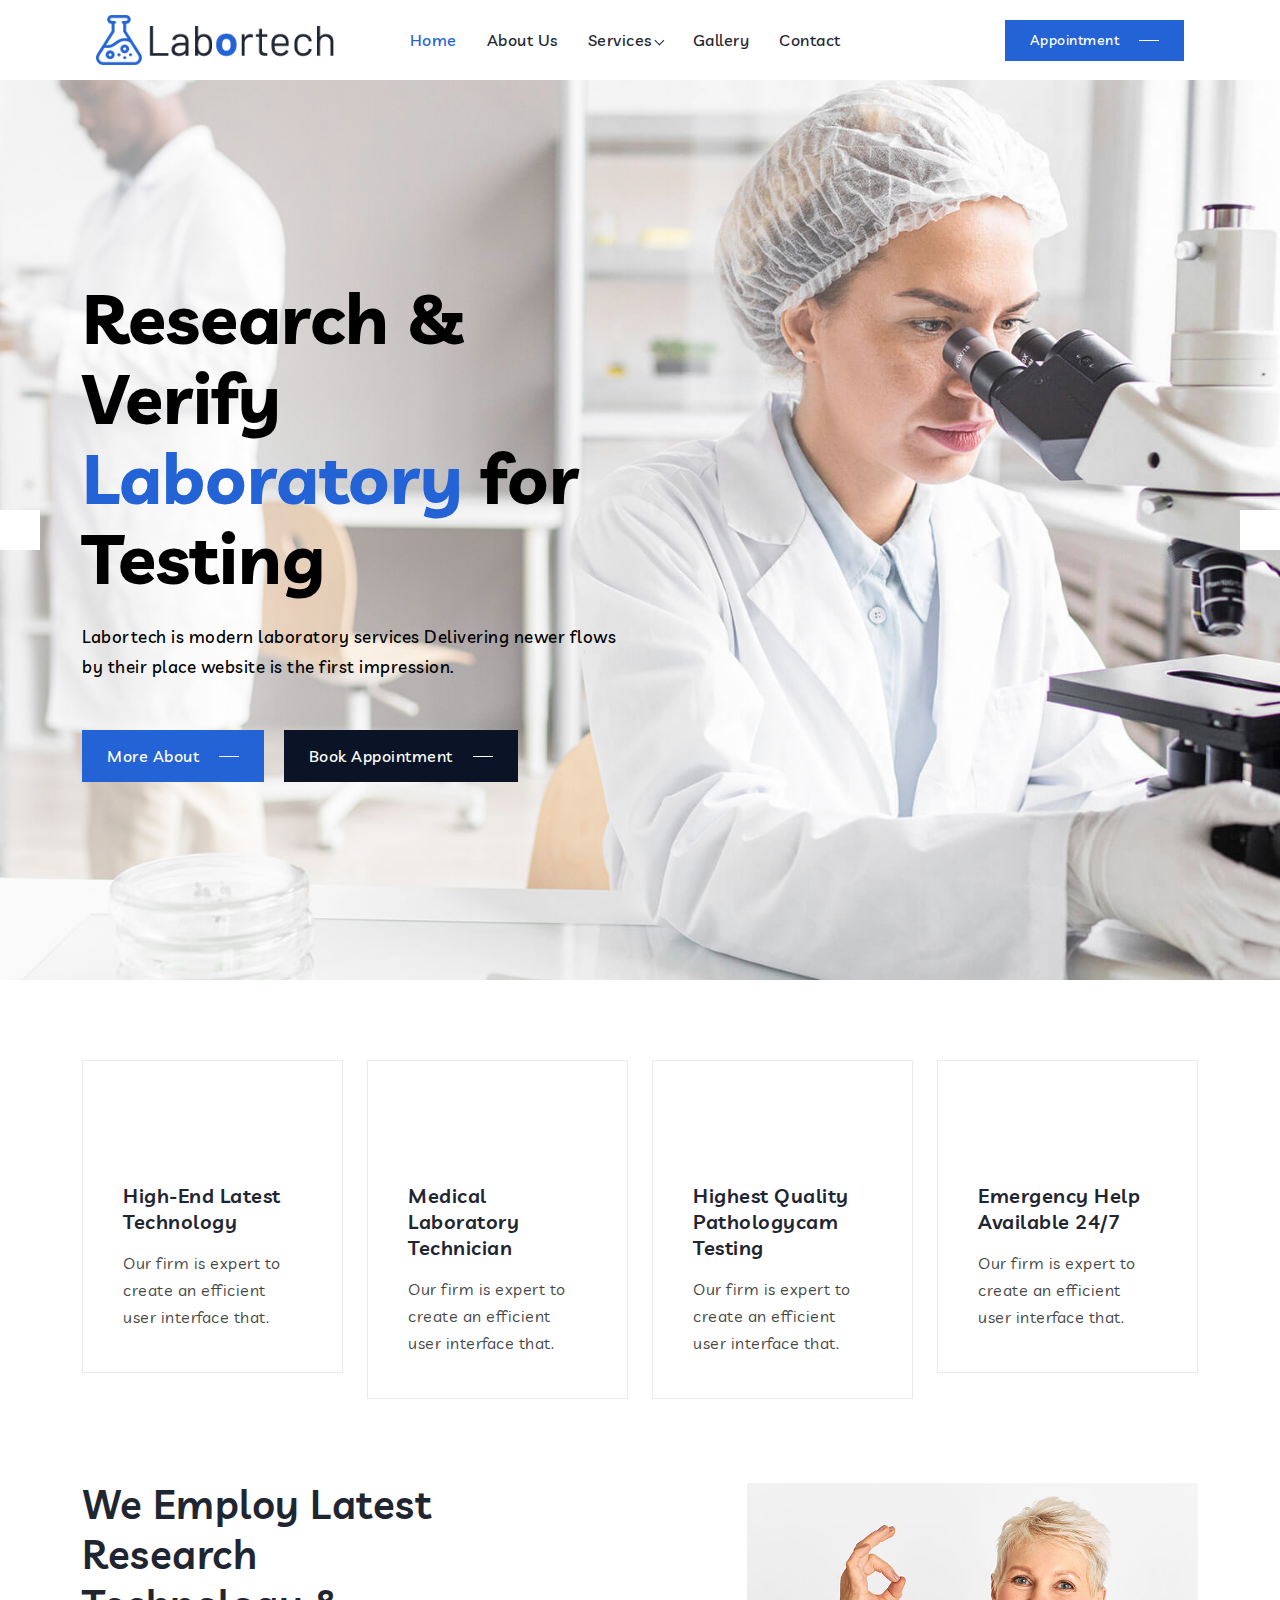
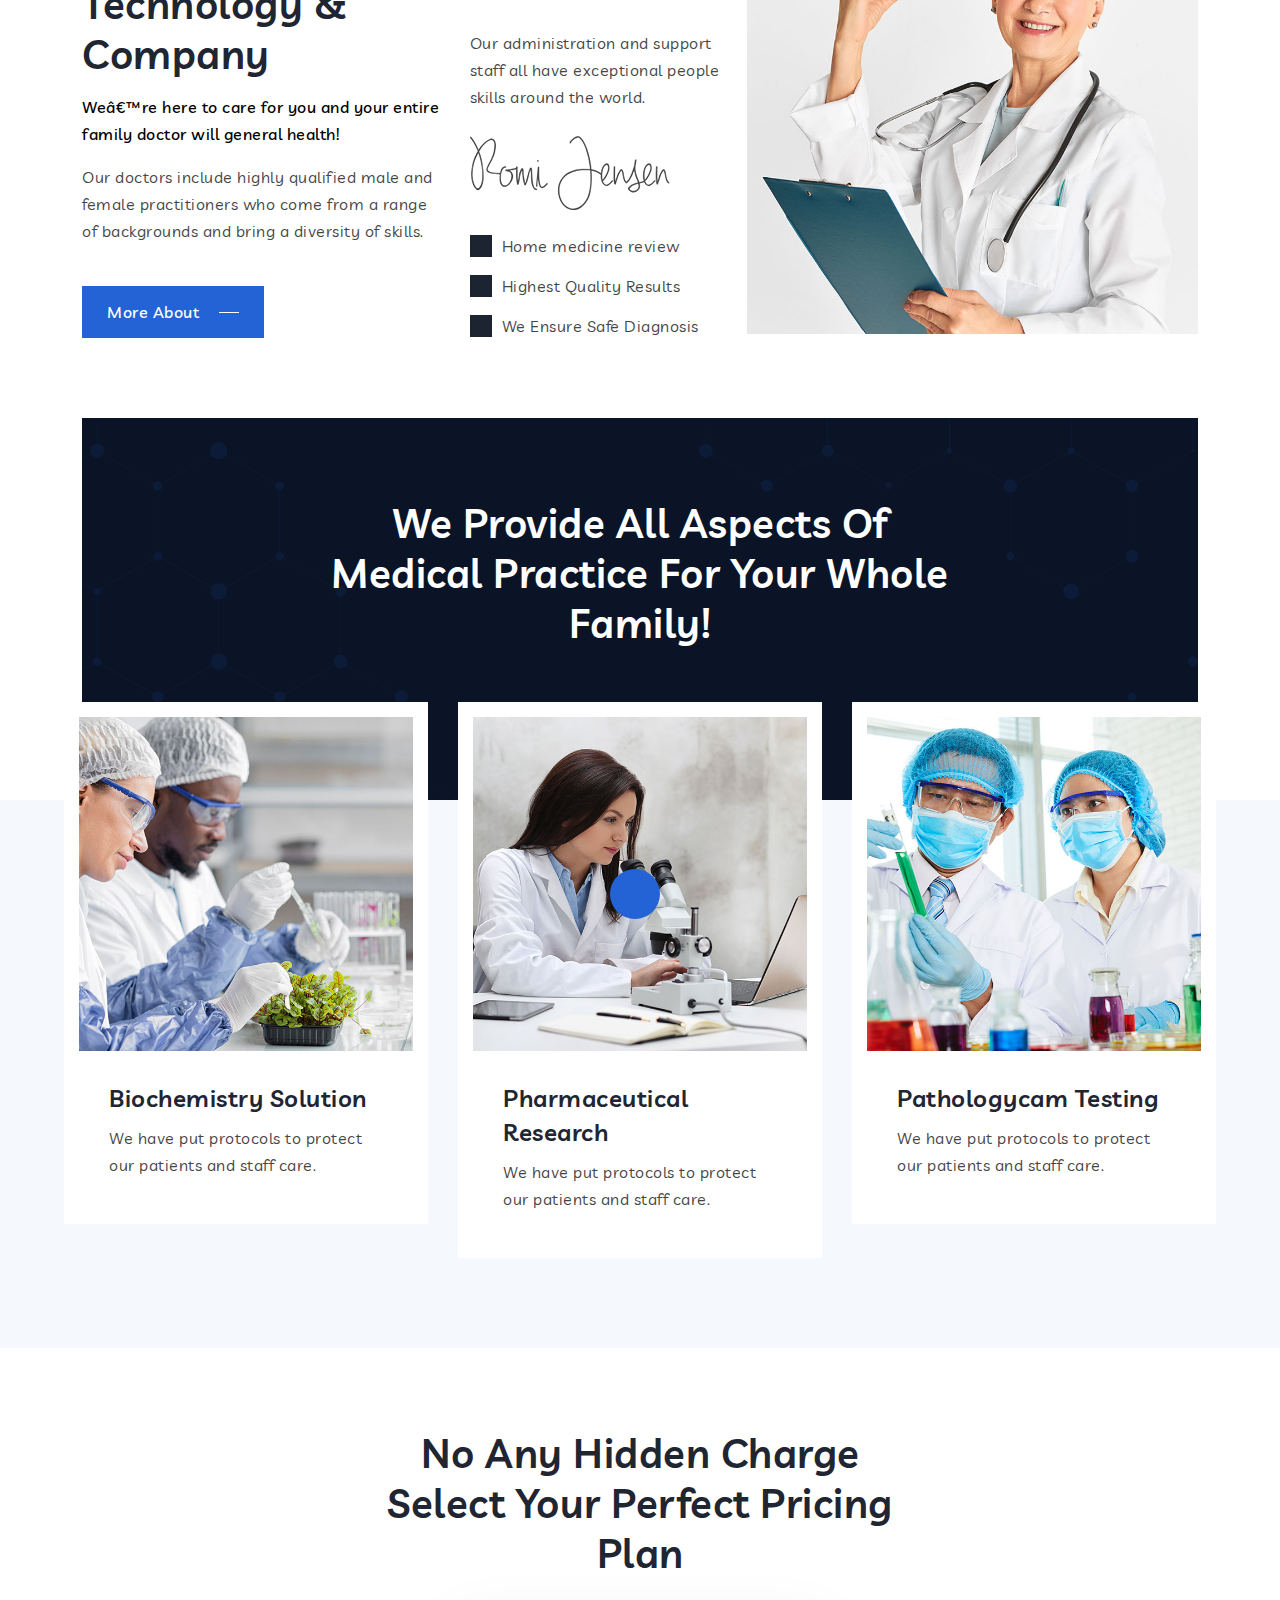
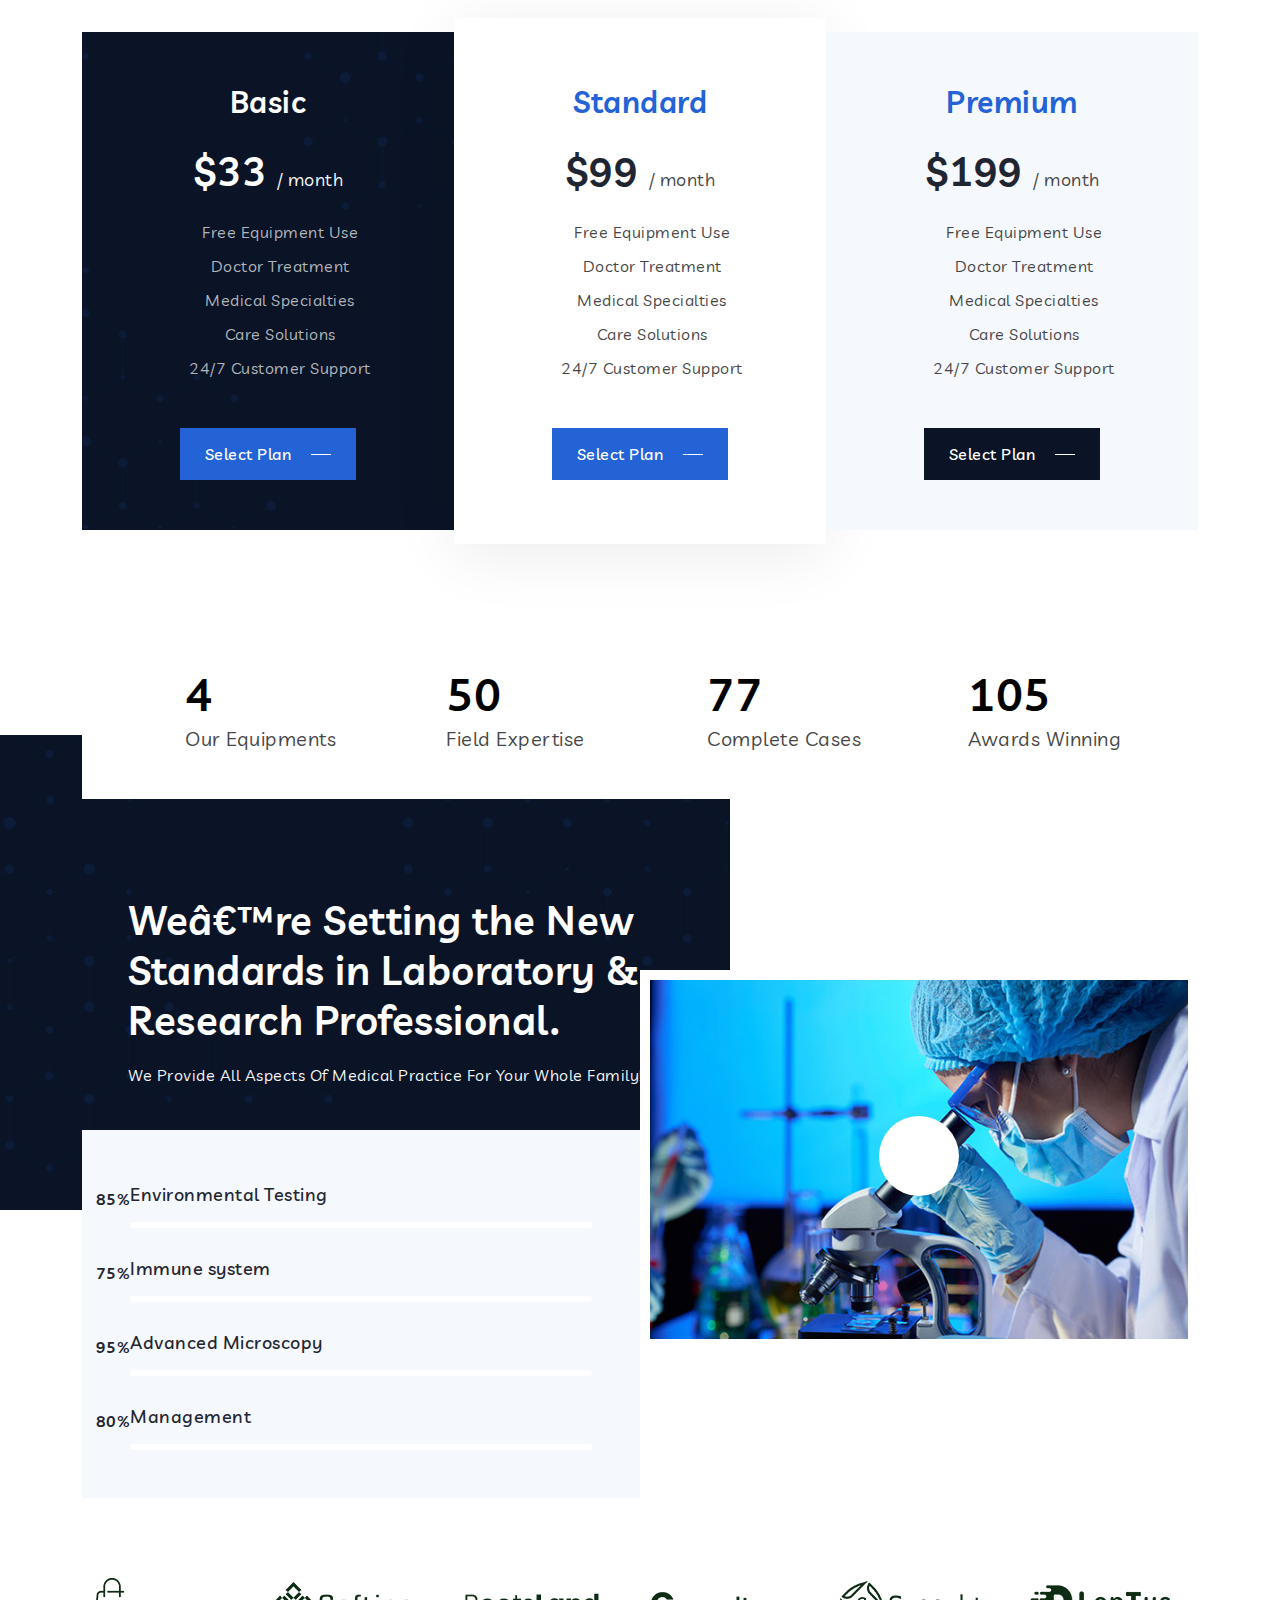
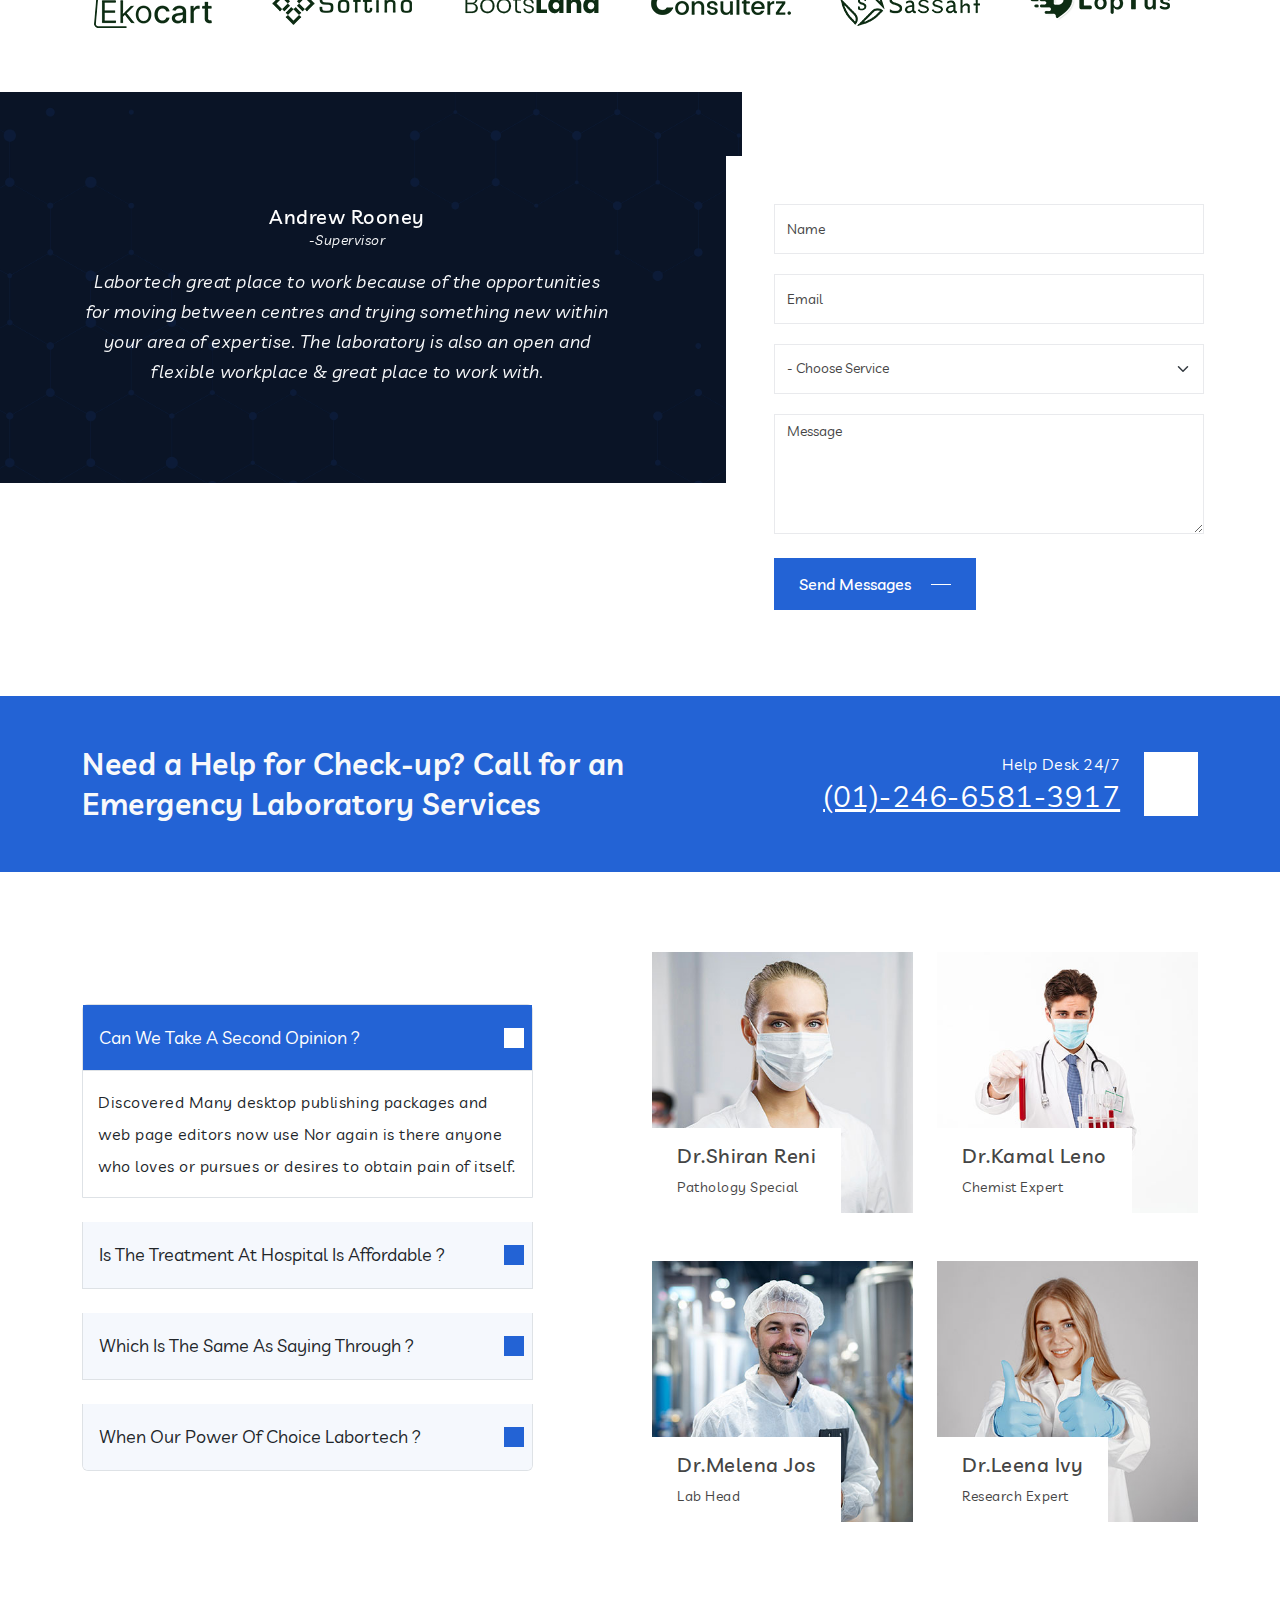
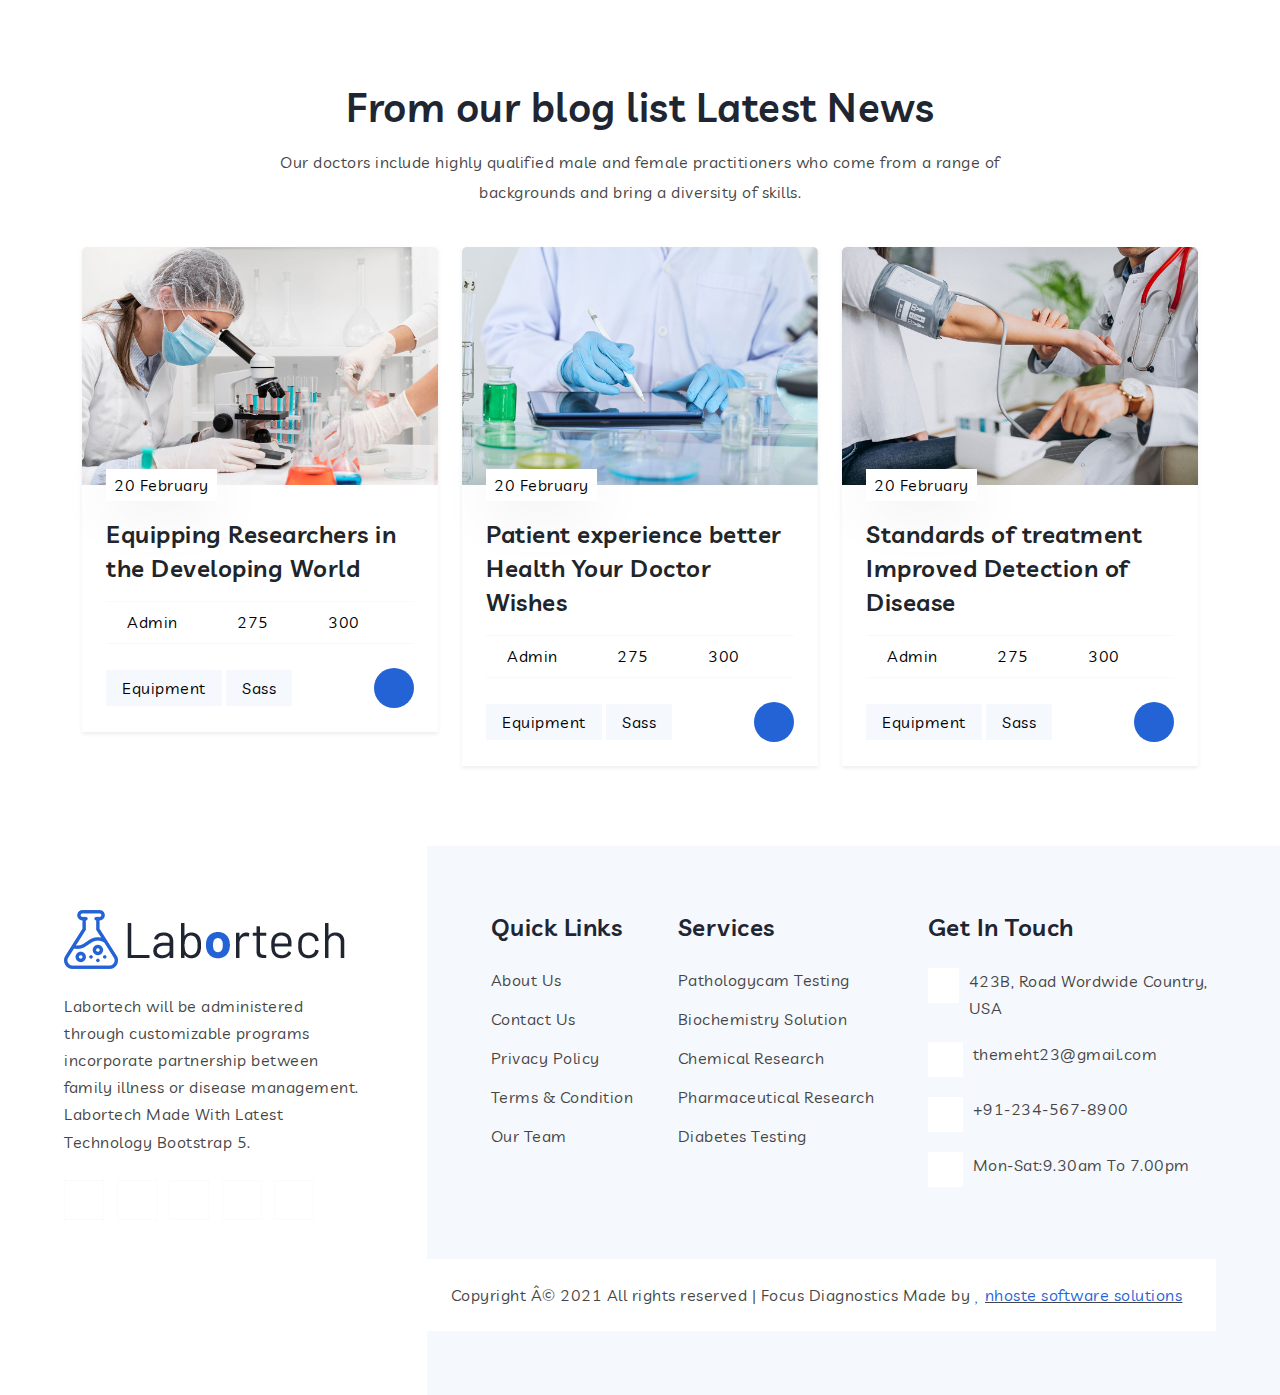
==== index.html @ 0023546a "Add files via upload" ====
<!DOCTYPE html>
<html lang="en">

<head>

  <!-- meta tags -->
  <meta charset="utf-8">
  <meta name="keywords" content="bootstrap 5, premium, multipurpose, sass, scss, saas, rtl, Laboratory, medical" />
  <meta name="description" content="Laboratory & Science Research HTML5 Template" />
  <meta name="author" content="www.themeht.com" />
  <meta name="viewport" content="width=device-width, initial-scale=1">

  <!-- Title -->
  <title>nhoste software solutions - diagnostic demo</title>

  <!-- favicon icon -->
  <link rel="shortcut icon" href="images/favicon.ico" />

  <!-- inject css start -->

  <!--== bootstrap -->
  <link href="css/bootstrap.min.css" rel="stylesheet" type="text/css" />

  <!--== fonts -->
  <link
    href="https://fonts.googleapis.com/css2?family=Livvic:ital,wght@0,300;0,400;0,500;0,600;0,700;0,900;1,300;1,400;1,500;1,600;1,700;1,900&display=swap"
    rel="stylesheet">

  <link
    href="https://fonts.googleapis.com/css2?family=Barlow+Condensed:ital,wght@0,300;0,400;0,500;0,600;0,700;0,800;0,900;1,300;1,400;1,500;1,600;1,700;1,800;1,900&display=swap"
    rel="stylesheet">

  <!--== animate -->
  <link href="css/animate.css" rel="stylesheet" type="text/css" />

  <!--== line-awesome -->
  <link href="css/line-awesome.min.css" rel="stylesheet" type="text/css" />

  <!--== magnific-popup -->
  <link href="css/magnific-popup.css" rel="stylesheet" type="text/css" />

  <!--== owl.carousel -->
  <link href="css/owl.carousel.css" rel="stylesheet" type="text/css" />

  <!--== lightslider -->
  <link href="css/lightslider.min.css" rel="stylesheet" type="text/css" />

  <!--== base -->
  <link href="css/base.css" rel="stylesheet" type="text/css" />

  <!--== shortcodes -->
  <link href="css/shortcodes.css" rel="stylesheet" type="text/css" />

  <!--== spacing -->
  <link href="css/spacing.css" rel="stylesheet" type="text/css" />

  <!--== style -->
  <link href="css/style.css" rel="stylesheet" type="text/css" />

  <!--== color-customizer -->
  <link href="#" data-style="styles" rel="stylesheet">
  <link href="css/color-customize/color-customizer.css" rel="stylesheet" type="text/css" />

  <link rel="stylesheet" href="https://cdnjs.cloudflare.com/ajax/libs/line-awesome/1.3.0/line-awesome.min.css">
  <link rel="stylesheet"
    href="https://cdn.jsdelivr.net/npm/line-awesome@1.3.0/dist/line-awesome/css/line-awesome.min.css">



  <!-- inject css end -->

</head>

<body>

  <!-- page wrapper start -->

  <div class="page-wrapper">

    <!-- preloader start -->

    <div id="ht-preloader">
      <div class="clear-loader d-flex align-items-center justify-content-center">
        <div class="loader">
          <span class="plus"></span>
          <span class="plus"></span>
          <span class="dot"></span>
          <span class="dot"></span>
          <span class="dot"></span>
          <span class="dot"></span>
        </div>
      </div>
    </div>

    <!-- preloader end -->


    <!--header start-->

    <header id="site-header" class="header">
     
      <div id="header-wrap">
        <div class="container-fluid px-lg-8">
          <div class="row">
            <div class="col">
              <nav class="navbar navbar-expand-lg">
                <a class="navbar-brand logo" href="index.html">
                  <img id="logo-img" class="img-fluid" src="images/logo.png" alt="">
                </a>
                <button class="navbar-toggler" type="button" data-bs-toggle="collapse" data-bs-target="#navbarNav"
                  aria-controls="navbarNav" aria-expanded="false" aria-label="Toggle navigation"> <span></span>
                  <span></span>
                  <span></span>
                </button>
                <div class="collapse navbar-collapse" id="navbarNav">
                  <ul class="navbar-nav ms-auto me-auto position-relative">
                    <!-- Home -->
                    <li class="nav-item"> <a class="nav-link active" href="index.html">Home</a>

                    </li>
                    <li class="nav-item"> <a class="nav-link" href="under-construction.html">About Us</a>

                    </li>

                    <li class="nav-item dropdown"> <a class="nav-link dropdown-toggle" href="#"
                        data-bs-toggle="dropdown">Services</a>
                      <ul class="dropdown-menu">
                        <li><a href="under-construction.html">Service 1</a>
                        </li>
                        <li><a href="under-construction.html">Service 2</a>
                        </li>

                      </ul>
                    </li>
                    <li class="nav-item"> <a class="nav-link" href="under-construction.html">Gallery</a>

                    </li>
                    <li class="nav-item"> <a class="nav-link" href="under-construction.html">Contact</a>

                    </li>
                    
                    



                  </ul>
                </div>
                <div class="right-nav align-items-center d-flex justify-content-end">
                  <div class="search-icon d-sm-inline-block d-none"> <a id="search" href="javascript:void(0)"><i
                        class="las la-search"></i></a>
                  </div>
                  <div class="ms-sm-3 me-md-5">
                   
                  </div> <a class="btn btn-theme btn-sm d-none d-md-inline-block" href="#"><span>Appointment</span></a>
                </div>
              </nav>
            </div>
          </div>
        </div>
      </div>
    </header>
    <div class="search-input" id="search-input-box">
      <div class="container ">
        <form class="d-flex justify-content-between search-inner">
          <input type="text" class="form-control" id="search-input" placeholder="Search Here">
          <button type="submit" class="btn"></button> <span class="las la-times" id="close-search"
            title="Close Search"></span>
        </form>
      </div>
    </div>

    <!--header end-->


    <!--hero section start-->

    <section class="banner p-0 pos-r fullscreen-banner">
      <div class="banner-slider owl-carousel no-pb" data-dots="false" data-nav="true">
        <div class="item hero-overlay" data-bg-img="images/bg/01.jpg" data-overlay="6">
          <div class="align-center pt-0">
            <div class="container">
              <div class="row">
                <div class="col-lg-6 col-md-10 col-12">
                  <h1 class="mb-4 text-black">Research & Verify <span class="text-theme">Laboratory</span> for Testing
                  </h1>
                  <p class="lead font-w-5 text-black">Labortech is modern laboratory services Delivering newer flows by
                    their place website is the first impression.</p>
                  <div class="btn-box mt-5">
                    <a class="btn btn-theme" href="about-us.html"> <span>More About</span>
                    </a>
                    <a class="btn btn-dark" href="#"> <span>Book Appointment</span>
                    </a>
                  </div>
                </div>
              </div>
            </div>
          </div>
        </div>
        <div class="item hero-overlay" data-bg-img="images/bg/02.jpg" data-overlay="6">
          <div class="align-center pt-0">
            <div class="container">
              <div class="row">
                <div class="col-lg-6 col-md-10 col-12">
                  <h1 class="mb-4 text-black">Research & Verify <span class="text-theme">Laboratory</span> for Testing
                  </h1>
                  <p class="lead font-w-5 text-black">Labortech is modern laboratory services Delivering newer flows by
                    their place website is the first impression.</p>
                  <div class="btn-box mt-5">
                    <a class="btn btn-theme" href="about-us.html"> <span>More About</span>
                    </a>
                    <a class="btn btn-dark" href="#"> <span>Book Appointment</span>
                    </a>
                  </div>
                </div>
              </div>
            </div>
          </div>
        </div>
      </div>
    </section>

    <!--hero section end-->


    <!--body content start-->

    <div class="page-content">

      <!--feature start-->

      <section class="pb-0">
        <div class="container">
          <div class="row">
            <div class="col-lg-3 col-sm-6">
              <div class="featured-item style-1">
                <div class="featured-icon"> <i class="las la-flask"></i>
                </div>
                <div class="featured-title">
                  <h5>High-End Latest Technology</h5>
                </div>
                <div class="featured-desc">
                  <p>Our firm is expert to create an efficient user interface that.</p>
                </div>
              </div>
            </div>
            <div class="col-lg-3 col-sm-6 mt-5 mt-sm-0">
              <div class="featured-item style-1 active">
                <div class="featured-icon"> <i class="las la-microscope"></i>
                </div>
                <div class="featured-title">
                  <h5>Medical laboratory Technician</h5>
                </div>
                <div class="featured-desc">
                  <p>Our firm is expert to create an efficient user interface that.</p>
                </div>
              </div>
            </div>
            <div class="col-lg-3 col-sm-6 mt-5 mt-lg-0">
              <div class="featured-item style-1">
                <div class="featured-icon"> <i class="las la-dna"></i>
                </div>
                <div class="featured-title">
                  <h5>Highest Quality Pathologycam Testing</h5>
                </div>
                <div class="featured-desc">
                  <p>Our firm is expert to create an efficient user interface that.</p>
                </div>
              </div>
            </div>
            <div class="col-lg-3 col-sm-6 mt-5 mt-lg-0">
              <div class="featured-item style-1">
                <div class="featured-icon"> <i class="las la-ambulance"></i>
                </div>
                <div class="featured-title">
                  <h5>Emergency Help Available 24/7</h5>
                </div>
                <div class="featured-desc">
                  <p>Our firm is expert to create an efficient user interface that.</p>
                </div>
              </div>
            </div>
          </div>
        </div>
      </section>

      <!--feature end-->


      <!--about start-->

      <section>
        <div class="container">
          <div class="row align-items-center justify-content-between">
            <div class="col-lg-5 col-12 order-lg-1">
              <img class="img-fluid" src="images/about/01.jpg" alt="">
            </div>
            <div class="col-lg-7 col-12 mt-6 mt-lg-0">
              <div class="row align-items-end">
                <div class="col-md-7">
                  <div class="section-title">
                    <h2 class="title">We Employ Latest Research Technology & Company</h2>
                    <p class="text-black font-w-5 mb-3">Weâ€™re here to care for you and your entire family doctor will
                      general health!</p>
                    <p>Our doctors include highly qualified male and female practitioners who come from a range of
                      backgrounds and bring a diversity of skills.</p>
                  </div>
                  <a class="btn btn-theme" href="about-us.html"> <span>More About</span>
                  </a>
                </div>
                <div class="col-md-5 mt-6 mt-md-0">
                  <p class="mb-4">Our administration and support staff all have exceptional people skills around the
                    world.</p>
                  <img class="img-fluid" src="images/sign.png" alt="">
                  <ul class="list-unstyled list-icon mt-4">
                    <li class="mb-3"><i class="las la-check"></i> Home medicine review</li>
                    <li class="mb-3"><i class="las la-check"></i> Highest Quality Results</li>
                    <li><i class="las la-check"></i> We Ensure Safe Diagnosis</li>
                  </ul>
                </div>
              </div>
            </div>
          </div>
        </div>
      </section>

      <!--about end-->



      <!--service start-->

      <section class="p-0">
        <div class="container">
          <div class="row">
            <div class="col">
              <div class="dark-bg px-md-7 px-4 pt-7 pb-9" data-bg-img="images/pattern/02.png">
                <div class="row justify-content-center text-center">
                  <div class="col-lg-8">
                    <div class="section-title">
                      <h2 class="title">We Provide All Aspects Of Medical Practice For Your Whole Family!</h2>
                    </div>
                  </div>
                </div>
              </div>
            </div>
          </div>
        </div>
        <div class="container-fluid px-lg-6 light-bg">
          <div class="row">
            <div class="col mt-n10">
              <div class="owl-carousel" data-dots="false" data-items="3" data-md-items="2" data-sm-items="1"
                data-xs-items="1" data-margin="30">
                <div class="item">
                  <div class="service-item style-2">
                    <div class="service-img position-relative overflow-hidden">
                      <img class="img-fluid" src="images/services/01.jpg" alt=""> <a class="link-btn"
                        href="biochemistry-solution.html"><i class="las la-long-arrow-alt-right"></i></a>
                    </div>
                    <div class="service-desc white-bg shadow-none">
                      <div class="service-title">
                        <h4>Biochemistry Solution</h4>
                      </div>
                      <p>We have put protocols to protect our patients and staff care.</p>
                      <div class="service-icon"> <i class="flaticon-biology-1"></i>
                      </div>
                    </div>
                  </div>
                </div>
                <div class="item">
                  <div class="service-item style-2 active">
                    <div class="service-img position-relative overflow-hidden">
                      <img class="img-fluid" src="images/services/02.jpg" alt=""> <a class="link-btn"
                        href="pharmaceutical-research.html"><i class="las la-long-arrow-alt-right"></i></a>
                    </div>
                    <div class="service-desc white-bg shadow-none">
                      <div class="service-title">
                        <h4>Pharmaceutical Research</h4>
                      </div>
                      <p>We have put protocols to protect our patients and staff care.</p>
                      <div class="service-icon"> <i class="flaticon-research"></i>
                      </div>
                    </div>
                  </div>
                </div>
                <div class="item">
                  <div class="service-item style-2">
                    <div class="service-img position-relative overflow-hidden">
                      <img class="img-fluid" src="images/services/03.jpg" alt=""> <a class="link-btn"
                        href="pathologycam-testing.html"><i class="las la-long-arrow-alt-right"></i></a>
                    </div>
                    <div class="service-desc white-bg shadow-none">
                      <div class="service-title">
                        <h4>Pathologycam Testing</h4>
                      </div>
                      <p>We have put protocols to protect our patients and staff care.</p>
                      <div class="service-icon"> <i class="flaticon-test"></i>
                      </div>
                    </div>
                  </div>
                </div>
                <div class="item">
                  <div class="service-item style-2">
                    <div class="service-img position-relative overflow-hidden">
                      <img class="img-fluid" src="images/services/04.jpg" alt=""> <a class="link-btn"
                        href="chemical-research.html"><i class="las la-long-arrow-alt-right"></i></a>
                    </div>
                    <div class="service-desc white-bg shadow-none">
                      <div class="service-title">
                        <h4>Chemical Research</h4>
                      </div>
                      <p>We have put protocols to protect our patients and staff care.</p>
                      <div class="service-icon"> <i class="flaticon-research"></i>
                      </div>
                    </div>
                  </div>
                </div>
              </div>
            </div>
          </div>
        </div>
      </section>

      <!--service end-->

      <!--price table start-->

      <section>
        <div class="container">
          <div class="row justify-content-center text-center">
            <div class="col-lg-6 col-12">
              <div class="section-title">
                <h2 class="title mb-0">No Any Hidden Charge Select Your Perfect Pricing Plan</h2>
              </div>
            </div>
          </div>
          <div class="row align-items-center g-0">
            <div class="col-lg-4 col-md-6">
              <div class="price-table text-center dark-bg text-white" data-bg-img="images/pattern/02.png">
                <div class="price-title">
                  <h3 class="text-white">Basic</h3>
                </div>
                <div class="price-value my-4">
                  <h2 class="text-white">$33 <span class="text-light">/ month</span></h2>
                </div>
                <div class="price-list">
                  <ul class="list-unstyled">
                    <li><i class="las la-check"></i> Free Equipment Use</li>
                    <li><i class="las la-check"></i> Doctor Treatment</li>
                    <li><i class="las la-check"></i> Medical Specialties</li>
                    <li><i class="las la-check"></i> Care Solutions</li>
                    <li><i class="las la-check"></i> 24/7 Customer Support</li>
                  </ul>
                </div>
                <a class="btn btn-theme mt-5" href="#"> <span>Select Plan</span>
                </a>
              </div>
            </div>
            <div class="col-lg-4 col-md-6 mt-5 mt-md-0">
              <div class="price-table text-center py-6 box-shadow">
                <div class="price-title">
                  <h3 class="text-theme">Standard</h3>
                </div>
                <div class="price-value my-4">
                  <h2>$99 <span>/ month</span></h2>
                </div>
                <div class="price-list">
                  <ul class="list-unstyled">
                    <li><i class="las la-check"></i> Free Equipment Use</li>
                    <li><i class="las la-check"></i> Doctor Treatment</li>
                    <li><i class="las la-check"></i> Medical Specialties</li>
                    <li><i class="las la-check"></i> Care Solutions</li>
                    <li><i class="las la-check"></i> 24/7 Customer Support</li>
                  </ul>
                </div>
                <a class="btn btn-theme mt-5" href="#"> <span>Select Plan</span>
                </a>
              </div>
            </div>
            <div class="col-lg-4 col-md-6 mt-5 mt-lg-0">
              <div class="price-table text-center light-bg">
                <div class="price-title">
                  <h3 class="text-theme">Premium</h3>
                </div>
                <div class="price-value my-4">
                  <h2>$199 <span>/ month</span></h2>
                </div>
                <div class="price-list">
                  <ul class="list-unstyled">
                    <li><i class="las la-check"></i> Free Equipment Use</li>
                    <li><i class="las la-check"></i> Doctor Treatment</li>
                    <li><i class="las la-check"></i> Medical Specialties</li>
                    <li><i class="las la-check"></i> Care Solutions</li>
                    <li><i class="las la-check"></i> 24/7 Customer Support</li>
                  </ul>
                </div>
                <a class="btn btn-dark mt-5" href="#"> <span>Select Plan</span>
                </a>
              </div>
            </div>
          </div>
        </div>
      </section>

      <!--price table end-->

    




      <!--counter start-->

      <section class="p-0">
        <div class="container">
          <div class="row">
            <div class="col">
              <div class="white-bg p-5 z-index-1">
                <div class="row">
                  <div class="col-lg-3 col-sm-6">
                    <div class="counter d-flex">
                      <div class="counter-icon me-3"> <i class="las la-clock"></i>
                      </div>
                      <div class="counter-desc"> <span class="count-number text-black" data-to="24"
                          data-speed="2000">24</span>
                        <h6>Our Equipments</h6>
                      </div>
                    </div>
                  </div>
                  <div class="col-lg-3 col-sm-6 mt-5 mt-sm-0">
                    <div class="counter d-flex">
                      <div class="counter-icon me-3"> <i class="las la-clock"></i>
                      </div>
                      <div class="counter-desc"> <span class="count-number text-black" data-to="272"
                          data-speed="2000">272</span>
                        <h6>Field Expertise</h6>
                      </div>
                    </div>
                  </div>
                  <div class="col-lg-3 col-sm-6 mt-5 mt-lg-0">
                    <div class="counter d-flex">
                      <div class="counter-icon me-3"> <i class="las la-clock"></i>
                      </div>
                      <div class="counter-desc"> <span class="count-number text-black" data-to="423"
                          data-speed="2000">423</span>
                        <h6>Complete Cases</h6>
                      </div>
                    </div>
                  </div>
                  <div class="col-lg-3 col-sm-6 mt-5 mt-lg-0">
                    <div class="counter d-flex">
                      <div class="counter-icon me-3"> <i class="las la-clock"></i>
                      </div>
                      <div class="counter-desc"> <span class="count-number text-black" data-to="576"
                          data-speed="2000">576</span>
                        <h6>Awards Winning</h6>
                      </div>
                    </div>
                  </div>
                </div>
              </div>
            </div>
          </div>
        </div>
      </section>

      <!--counter end-->


      <!--multi-sec start-->

      <section class="p-0 mt-n6">
        <div class="container-fluid ps-0">
          <div class="row">
            <div class="col-lg-7 col-md-10 col-11">
              <div class="dark-bg p-lg-7 p-4 pb-10 custom-pt-1" data-bg-img="images/pattern/02.png">
                <div class="section-title ms-md-5">
                  <h2 class="title">Weâ€™re Setting the New Standards in Laboratory & Research Professional.</h2>
                  <p class="lead text-light">We Provide All Aspects Of Medical Practice For Your Whole Family!</p>
                </div>
              </div>
            </div>
          </div>
        </div>
        <div class="container">
          <div class="row">
            <div class="col-lg-6 col-md-8 pe-md-0">
              <div class="light-bg p-5 z-index-1 mt-n7">
                <div class="ht-progress-bar mb-4">
                  <h4>Environmental Testing</h4>
                  <div class="progress" data-value="85">
                    <div class="progress-bar">
                      <div class="progress-parcent"><span>85</span>%</div>
                    </div>
                  </div>
                </div>
                <div class="ht-progress-bar mb-4">
                  <h4>Immune system</h4>
                  <div class="progress" data-value="75">
                    <div class="progress-bar">
                      <div class="progress-parcent"><span>75</span>%</div>
                    </div>
                  </div>
                </div>
                <div class="ht-progress-bar mb-4">
                  <h4>Advanced Microscopy</h4>
                  <div class="progress" data-value="95">
                    <div class="progress-bar">
                      <div class="progress-parcent"><span>95</span>%</div>
                    </div>
                  </div>
                </div>
                <div class="ht-progress-bar">
                  <h4>Management</h4>
                  <div class="progress" data-value="80">
                    <div class="progress-bar">
                      <div class="progress-parcent"><span>80</span>%</div>
                    </div>
                  </div>
                </div>
              </div>
            </div>
            <div class="col-lg-6 col-md-10 col-12 ms-auto ps-0">
              <div class="position-relative overflow-hidden img-border mt-n15 custom-mt-0">
                <img class="img-fluid w-100" src="images/about/02.jpg" alt="">
                <div class="video-btn video-btn-pos"> <a class="play-btn popup-youtube mr-3"
                    href="https://www.youtube.com/watch?v=P_wKDMcr1Tg"><i class="las la-play"></i></a>
                </div>
              </div>
            </div>
          </div>
        </div>
      </section>

      <!--multi-sec end-->


      <!--client start-->

      <section class="pb-0">
        <div class="container">
          <div class="row">
            <div class="col">
              <div class="owl-carousel no-pb" data-dots="false" data-items="6" data-md-items="4" data-sm-items="3"
                data-xs-items="2" data-margin="20" data-autoplay="true">
                <div class="item">
                  <div class="client-logo">
                    <img class="img-fluid" src="images/client/09.png" alt="">
                  </div>
                </div>
                <div class="item">
                  <div class="client-logo">
                    <img class="img-fluid" src="images/client/10.png" alt="">
                  </div>
                </div>
                <div class="item">
                  <div class="client-logo">
                    <img class="img-fluid" src="images/client/11.png" alt="">
                  </div>
                </div>
                <div class="item">
                  <div class="client-logo">
                    <img class="img-fluid" src="images/client/12.png" alt="">
                  </div>
                </div>
                <div class="item">
                  <div class="client-logo">
                    <img class="img-fluid" src="images/client/13.png" alt="">
                  </div>
                </div>
                <div class="item">
                  <div class="client-logo">
                    <img class="img-fluid" src="images/client/14.png" alt="">
                  </div>
                </div>
                <div class="item">
                  <div class="client-logo">
                    <img class="img-fluid" src="images/client/15.png" alt="">
                  </div>
                </div>
                <div class="item">
                  <div class="client-logo">
                    <img class="img-fluid" src="images/client/16.png" alt="">
                  </div>
                </div>
              </div>
            </div>
          </div>
        </div>
      </section>

      <!--client end-->


     <!--multi-sec start-->

<section class="p-0" style="margin-top:5%; margin-bottom: 3%;">
  <div class="container-fluid ps-0">
    <div class="row">
      <div class="col-md-7 pe-0">
        <div class="dark-bg p-lg-7 p-4 pe-lg-10" data-bg-img="images/pattern/02.png">
          <div class="owl-carousel no-pb" data-dots="false" data-items="1" data-autoplay="true" data-autoplay-timeout="8000">
            <div class="item">
              <div class="testimonial text-center">
                <div class="testimonial-img mb-2">
                  <img class="img-fluid rounded-circle shadow-sm d-inline-block" src="images/testimonial/01.jpg" alt="">
                </div>
                <div class="testimonial-content">
                  <div class="testimonial-caption mb-3">
                    <h5 class="text-white">Andrew Rooney</h5>
                    <label class="fst-italic d-block text-light">-Supervisor</label>
                  </div>
                  <p class="fst-italic text-light">Labortech great place to work because of the opportunities for moving between centres and trying something new within your area of expertise. The laboratory is also an open and flexible workplace & great place to work with.</p>
                </div>
              </div>
            </div>
            <div class="item">
              <div class="testimonial text-center">
                <div class="testimonial-img mb-2">
                  <img class="img-fluid rounded-circle shadow-sm d-inline-block" src="images/testimonial/01.jpg" alt="">
                </div>
                <div class="testimonial-content">
                  <div class="testimonial-caption mb-3">
                    <h5 class="text-white">Andrew Rooney</h5>
                    <label class="fst-italic d-block text-light">-Supervisor</label>
                  </div>
                  <p class="fst-italic text-light">Labortech great place to work because of the opportunities for moving between centres and trying something new within your area of expertise. The laboratory is also an open and flexible workplace & great place to work with.</p>
                </div>
              </div>
            </div>
          </div>
        </div>
      </div>
      <div class="col-md-5 col-12 ps-md-0 ms-md-n3 pt-6">
        <div class="white-bg p-4 p-lg-5 z-index-1">
          <form id="queto-form" method="post" action="php/contact.php">
            <div id="formmessage"></div>
            <div class="form-group">
              <input id="form_name" type="text" name="name" class="form-control" placeholder="Name" required="required">
            </div>
            <div class="form-group">
              <input id="form_email" type="email" name="email" class="form-control" placeholder="Email" required="required">
            </div>
            <div class="form-group">
              <select name="select" class="form-select form-control">
                <option>- Choose Service</option>
                <option>Pathology</option>
                <option>Diabetes</option>
                <option>Chemical</option>
              </select>
            </div>
            <div class="form-group">
              <textarea id="form_message" name="message" class="form-control" placeholder="Message" rows="3" required="required"></textarea>
            </div>
            <div class="mt-4">
              <button class="btn btn-theme"><span>Send Messages</span>
              </button>
            </div>
          </form>
        </div>
      </div>
    </div>
  </div>
</section>

<!--multi-sec end-->

      <!--call us start-->

      <section class="theme-bg py-5">
        <div class="container">
          <div class="row align-items-center">
            <div class="col-md-6 col-12">
              <h3 class="text-light">Need a Help for Check-up? Call for an Emergency Laboratory Services</h3>
            </div>
            <div class="col-md-5 col-12 ms-auto mt-3 mt-lg-0">
              <div class="d-flex align-items-start justify-content-end">
                <div class="text-white text-end"> <span>Help Desk 24/7</span>
                  <h3 class="font-w-4"><a class="text-decoration-underline text-white"
                      href="tel:+(01)24665813917">(01)-246-6581-3917</a></h3>
                </div> <span class="white-bg d-inline-block p-2 ms-4"><i
                    class="las la-phone ic-3x text-theme"></i></span>
              </div>
            </div>
          </div>
        </div>
      </section>

      <!--call us end-->


      <!--team start-->

      <section>
        <div class="container">
          <div class="row align-items-center">
            <div class="col-lg-5">
              <div class="accordion" id="accordion">
                <div class="accordion-item mb-4">
                  <h2 class="accordion-header" id="headingOne">
                    <button class="accordion-button rounded-0" type="button" data-bs-toggle="collapse"
                      data-bs-target="#collapseOne" aria-expanded="true" aria-controls="collapseOne">
                      Can we take a second opinion ?
                    </button>
                  </h2>
                  <div id="collapseOne" class="accordion-collapse border-0 collapse show" aria-labelledby="headingOne"
                    data-bs-parent="#accordion">
                    <div class="accordion-body">Discovered Many desktop publishing packages and web page editors now use
                      Nor again is there anyone who loves or pursues or desires to obtain pain of itself.</div>
                  </div>
                </div>
                <div class="accordion-item mb-4">
                  <h2 class="accordion-header" id="headingTwo">
                    <button class="accordion-button collapsed" type="button" data-bs-toggle="collapse"
                      data-bs-target="#collapseTwo" aria-expanded="false" aria-controls="collapseTwo">
                      Is the treatment at Hospital is affordable ?
                    </button>
                  </h2>
                  <div id="collapseTwo" class="accordion-collapse border-0 collapse" aria-labelledby="headingTwo"
                    data-bs-parent="#accordion">
                    <div class="accordion-body">Discovered Many desktop publishing packages and web page editors now use
                      Nor again is there anyone who loves or pursues or desires to obtain pain of itself.</div>
                  </div>
                </div>
                <div class="accordion-item mb-4">
                  <h2 class="accordion-header" id="headingThree">
                    <button class="accordion-button collapsed" type="button" data-bs-toggle="collapse"
                      data-bs-target="#collapseThree" aria-expanded="false" aria-controls="collapseThree">
                      which is the same as saying through ?
                    </button>
                  </h2>
                  <div id="collapseThree" class="accordion-collapse border-0 collapse" aria-labelledby="headingThree"
                    data-bs-parent="#accordion">
                    <div class="accordion-body">Discovered Many desktop publishing packages and web page editors now use
                      Nor again is there anyone who loves or pursues or desires to obtain pain of itself.</div>
                  </div>
                </div>
                <div class="accordion-item">
                  <h2 class="accordion-header" id="headingFour">
                    <button class="accordion-button collapsed" type="button" data-bs-toggle="collapse"
                      data-bs-target="#collapseFour" aria-expanded="false" aria-controls="collapseFour">
                      When our power of choice Labortech ?
                    </button>
                  </h2>
                  <div id="collapseFour" class="accordion-collapse border-0 collapse" aria-labelledby="headingFour"
                    data-bs-parent="#accordion">
                    <div class="accordion-body">Discovered Many desktop publishing packages and web page editors now use
                      Nor again is there anyone who loves or pursues or desires to obtain pain of itself.</div>
                  </div>
                </div>
              </div>
            </div>
            <div class="col-lg-6 ms-auto mt-5 mt-lg-0">
              <div class="row">
                <div class="col-sm-6">
                  <div class="team-member">
                    <div class="team-images">
                      <img class="img-fluid" src="images/team/01.jpg" alt="">
                    </div>
                    <div class="team-description">
                      <h5><a href="team-single.html">Dr.Shiran Reni</a></h5>
                      <span>Pathology Special</span>
                    </div>
                    <ul class="team-social-icon list-inline">
                      <li><a href="#"><i class="lab la-facebook-f"></i></a>
                      </li>
                      <li><a href="#"><i class="lab la-twitter"></i></a>
                      </li>
                      <li><a href="#"><i class="lab la-pinterest-p"></i></a>
                      </li>
                      <li><a href="#"><i class="lab la-linkedin-in"></i></a>
                      </li>
                    </ul>
                  </div>
                </div>
                <div class="col-sm-6 mt-5 mt-sm-0">
                  <div class="team-member">
                    <div class="team-images">
                      <img class="img-fluid" src="images/team/02.jpg" alt="">
                    </div>
                    <div class="team-description">
                      <h5><a href="team-single.html">Dr.Kamal Leno</a></h5>
                      <span>Chemist Expert</span>
                    </div>
                    <ul class="team-social-icon list-inline">
                      <li><a href="#"><i class="lab la-facebook-f"></i></a>
                      </li>
                      <li><a href="#"><i class="lab la-twitter"></i></a>
                      </li>
                      <li><a href="#"><i class="lab la-pinterest-p"></i></a>
                      </li>
                      <li><a href="#"><i class="lab la-linkedin-in"></i></a>
                      </li>
                    </ul>
                  </div>
                </div>
                <div class="col-sm-6 mt-5">
                  <div class="team-member">
                    <div class="team-images">
                      <img class="img-fluid" src="images/team/03.jpg" alt="">
                    </div>
                    <div class="team-description">
                      <h5><a href="team-single.html">Dr.Melena Jos</a></h5>
                      <span>Lab Head</span>
                    </div>
                    <ul class="team-social-icon list-inline">
                      <li><a href="#"><i class="lab la-facebook-f"></i></a>
                      </li>
                      <li><a href="#"><i class="lab la-twitter"></i></a>
                      </li>
                      <li><a href="#"><i class="lab la-pinterest-p"></i></a>
                      </li>
                      <li><a href="#"><i class="lab la-linkedin-in"></i></a>
                      </li>
                    </ul>
                  </div>
                </div>
                <div class="col-sm-6 mt-5">
                  <div class="team-member">
                    <div class="team-images">
                      <img class="img-fluid" src="images/team/04.jpg" alt="">
                    </div>
                    <div class="team-description">
                      <h5><a href="team-single.html">Dr.Leena Ivy</a></h5>
                      <span>Research Expert</span>
                    </div>
                    <ul class="team-social-icon list-inline">
                      <li><a href="#"><i class="lab la-facebook-f"></i></a>
                      </li>
                      <li><a href="#"><i class="lab la-twitter"></i></a>
                      </li>
                      <li><a href="#"><i class="lab la-pinterest-p"></i></a>
                      </li>
                      <li><a href="#"><i class="lab la-linkedin-in"></i></a>
                      </li>
                    </ul>
                  </div>
                </div>
              </div>
            </div>
          </div>
        </div>
      </section>

      <!--team end-->

     

      <!--blog start-->

      <section>
        <div class="container">
          <div class="row justify-content-center text-center">
            <div class="col-lg-8 col-12">
              <div class="section-title">
                <h2 class="title">From our blog list Latest News</h2>
                <p class="lead">Our doctors include highly qualified male and female practitioners who come from a range
                  of backgrounds and bring a diversity of skills.</p>
              </div>
            </div>
          </div>
          <div class="row">
            <div class="col-md-6 col-lg-4 mb-5 mb-lg-0">
              <!-- Blog Card -->
              <div class="card post-card border-0 rounded-0 shadow-sm bg-transparent">
                <img class="card-img-top" src="images/blog/01.jpg" alt="Image">
                <div class="card-body px-4 pb-4 pt-0">
                  <div class="mt-n3">
                    <div class="d-inline-block white-bg px-2 py-1 text-black box-shadow">20 February</div>
                  </div>
                  <h2 class="h4 my-3">Equipping Researchers in the Developing World
                  </h2>
                  <ul class="list-inline mb-0 border-top border-bottom border-light py-2 mb-4">
                    <li class="list-inline-item"> <a href="#" class="text-black"><i class="lar la-user-circle me-1"></i>
                        Admin</a>
                    </li>
                    <li class="list-inline-item"> <a href="#" class="text-black"><i class="las la-eye me-1"></i> 275</a>
                    </li>
                    <li class="list-inline-item"> <a href="#" class="text-black"><i class="lar la-comments me-1"></i>
                        300</a>
                    </li>
                  </ul>
                  <div class="d-flex justify-content-between align-items-center">
                    <div><a class="px-3 py-2 light-bg text-black" href="#">Equipment</a> <a
                        class="px-3 py-2 light-bg text-black" href="#">Sass</a>
                    </div> <a class="link-btn" href="blog-single.html"><i class="las la-long-arrow-alt-right"></i></a>
                  </div>
                </div>
              </div>
              <!-- End Blog Card -->
            </div>
            <div class="col-md-6 col-lg-4 mb-5 mb-lg-0">
              <!-- Blog Card -->
              <div class="card post-card border-0 rounded-0 shadow-sm bg-transparent">
                <img class="card-img-top" src="images/blog/02.jpg" alt="Image">
                <div class="card-body px-4 pb-4 pt-0">
                  <div class="mt-n3">
                    <div class="d-inline-block white-bg px-2 py-1 text-black box-shadow">20 February</div>
                  </div>
                  <h2 class="h4 my-3">Patient experience better Health Your Doctor Wishes
                  </h2>
                  <ul class="list-inline mb-0 border-top border-bottom border-light py-2 mb-4">
                    <li class="list-inline-item"> <a href="#" class="text-black"><i class="lar la-user-circle me-1"></i>
                        Admin</a>
                    </li>
                    <li class="list-inline-item"> <a href="#" class="text-black"><i class="las la-eye me-1"></i> 275</a>
                    </li>
                    <li class="list-inline-item"> <a href="#" class="text-black"><i class="lar la-comments me-1"></i>
                        300</a>
                    </li>
                  </ul>
                  <div class="d-flex justify-content-between align-items-center">
                    <div><a class="px-3 py-2 light-bg text-black" href="#">Equipment</a> <a
                        class="px-3 py-2 light-bg text-black" href="#">Sass</a>
                    </div> <a class="link-btn" href="blog-single.html"><i class="las la-long-arrow-alt-right"></i></a>
                  </div>
                </div>
              </div>
              <!-- End Blog Card -->
            </div>
            <div class="col-md-6 col-lg-4">
              <!-- Blog Card -->
              <div class="card post-card border-0 rounded-0 shadow-sm bg-transparent">
                <img class="card-img-top" src="images/blog/03.jpg" alt="Image">
                <div class="card-body px-4 pb-4 pt-0">
                  <div class="mt-n3">
                    <div class="d-inline-block white-bg px-2 py-1 text-black box-shadow">20 February</div>
                  </div>
                  <h2 class="h4 my-3">Standards of treatment Improved Detection of Disease
                  </h2>
                  <ul class="list-inline mb-0 border-top border-bottom border-light py-2 mb-4">
                    <li class="list-inline-item"> <a href="#" class="text-black"><i class="lar la-user-circle me-1"></i>
                        Admin</a>
                    </li>
                    <li class="list-inline-item"> <a href="#" class="text-black"><i class="las la-eye me-1"></i> 275</a>
                    </li>
                    <li class="list-inline-item"> <a href="#" class="text-black"><i class="lar la-comments me-1"></i>
                        300</a>
                    </li>
                  </ul>
                  <div class="d-flex justify-content-between align-items-center">
                    <div><a class="px-3 py-2 light-bg text-black" href="#">Equipment</a> <a
                        class="px-3 py-2 light-bg text-black" href="#">Sass</a>
                    </div> <a class="link-btn" href="blog-single.html"><i class="las la-long-arrow-alt-right"></i></a>
                  </div>
                </div>
              </div>
              <!-- End Blog Card -->
            </div>
          </div>
        </div>
      </section>

      <!--blog end-->

    </div>

    <!--body content end-->


    <!--footer start-->

    <footer class="footer light-bg">
      <div class="primary-footer">
        <div class="container-fluid">
          <div class="row">
            <div class="col-lg-4 col-12 white-bg p-4 p-md-6">
              <a class="footer-logo" href="index.html">
                <img id="footer-logo" class="img-fluid" src="images/logo.png" alt="">
              </a>
              <p class="my-4">Labortech will be administered through customizable programs incorporate partnership
                between family illness or disease management. Labortech Made With Latest Technology Bootstrap 5.</p>
              <div class="social-icons social-colored footer-social">
                <ul class="list-inline">
                  <li><a href="#"><i class="lab la-facebook-f"></i></a>
                  </li>
                  <li><a href="#"><i class="lab la-twitter"></i></a>
                  </li>
                  <li><a href="#"><i class="lab la-instagram"></i></a>
                  </li>
                  <li><a href="#"><i class="lab la-dribbble"></i></a>
                  </li>
                  <li><a href="#"><i class="lab la-linkedin-in"></i></a>
                  </li>
                </ul>
              </div>
            </div>
            <div class="col-lg-8 col-12 p-4 p-md-6">
              <div class="row">
                <div class="col-md-3 col-sm-6 col-12">
                  <h4 class="mb-4">Quick Links</h4>
                  <div class="footer-list">
                    <ul class="list-unstyled">
                      <li><a href="about-us.html">About Us</a>
                      </li>
                      <li><a href="contact.html">Contact Us</a>
                      </li>
                      <li> <a href="privacy-policy.html">Privacy Policy</a>
                      </li>
                      <li> <a href="terms-and-conditions.html">Terms & Condition</a>
                      </li>
                      <li><a href="team.html">Our Team</a>
                      </li>
                    </ul>
                  </div>
                </div>
                <div class="col-md-4 col-sm-6 col-12 mt-6 mt-sm-0">
                  <h4 class="mb-4">Services</h4>
                  <div class="footer-list">
                    <ul class="list-unstyled">
                      <li><a href="pathologycam-testing.html">Pathologycam Testing</a>
                      </li>
                      <li><a href="biochemistry-solution.html">Biochemistry Solution</a>
                      </li>
                      <li><a href="chemical-research.html">Chemical Research</a>
                      </li>
                      <li><a href="pharmaceutical-research.html">Pharmaceutical Research</a>
                      </li>
                      <li><a href="diabetes-testing.html">Diabetes Testing</a>
                      </li>
                    </ul>
                  </div>
                </div>
                <div class="col-md-5 col-12 mt-6 mt-md-0">
                  <h4 class="mb-4">Get In Touch</h4>
                  <div class="footer-cntct my-4">
                    <ul class="media-icon list-unstyled">
                      <li> <i class="las la-map-marker"></i>
                        <p class="mb-0">423B, Road Wordwide Country, USA</p>
                      </li>
                      <li><i class="las la-envelope"></i> <a
                          href="mailto:themeht23@gmail.com">themeht23@gmail.com</a>
                      </li>
                      <li><i class="las la-phone"></i> <a href="tel:+912345678900">+91-234-567-8900</a>
                      </li>
                      <li><i class="las la-clock"></i>
                        <p class="mb-0">Mon-Sat:9.30am To 7.00pm</p>
                      </li>
                    </ul>
                  </div>
                </div>
              </div>
              <div class="row">
                <div class="col">
                  <div class="copyright p-4 white-bg mt-5 ms-md-n6">Copyright Â© 2021 All rights reserved | Focus Diagnostics
                    Made by <i class="lar la-heart text-theme heartBeat2"></i> <u><a
                        href="https://nhoste.github.io/official-website" target="_black">nhoste software solutions</a></u>
                  </div>
                </div>
              </div>
            </div>
          </div>
        </div>
      </div>
    </footer>

    <!--footer end-->


  </div>

  <!-- page wrapper end -->


 


  <!--back-to-top start-->

  <div class="scroll-top"><a class="smoothscroll" href="#top"><i class="las la-location-arrow"></i></a></div>

  <!--back-to-top end-->


  <!-- inject js start -->

  <!--== jquery -->
  <script src="js/theme.js"></script>

  <!--== theme-plugin -->
  <script src="js/theme-plugin.js"></script>

  <!--== color-customize -->
  <script src="js/color-customize/color-customizer.js"></script>

  <!--== theme-script -->
  <script src="js/theme-script.js"></script>

  <!-- inject js end -->

</body>

</html>
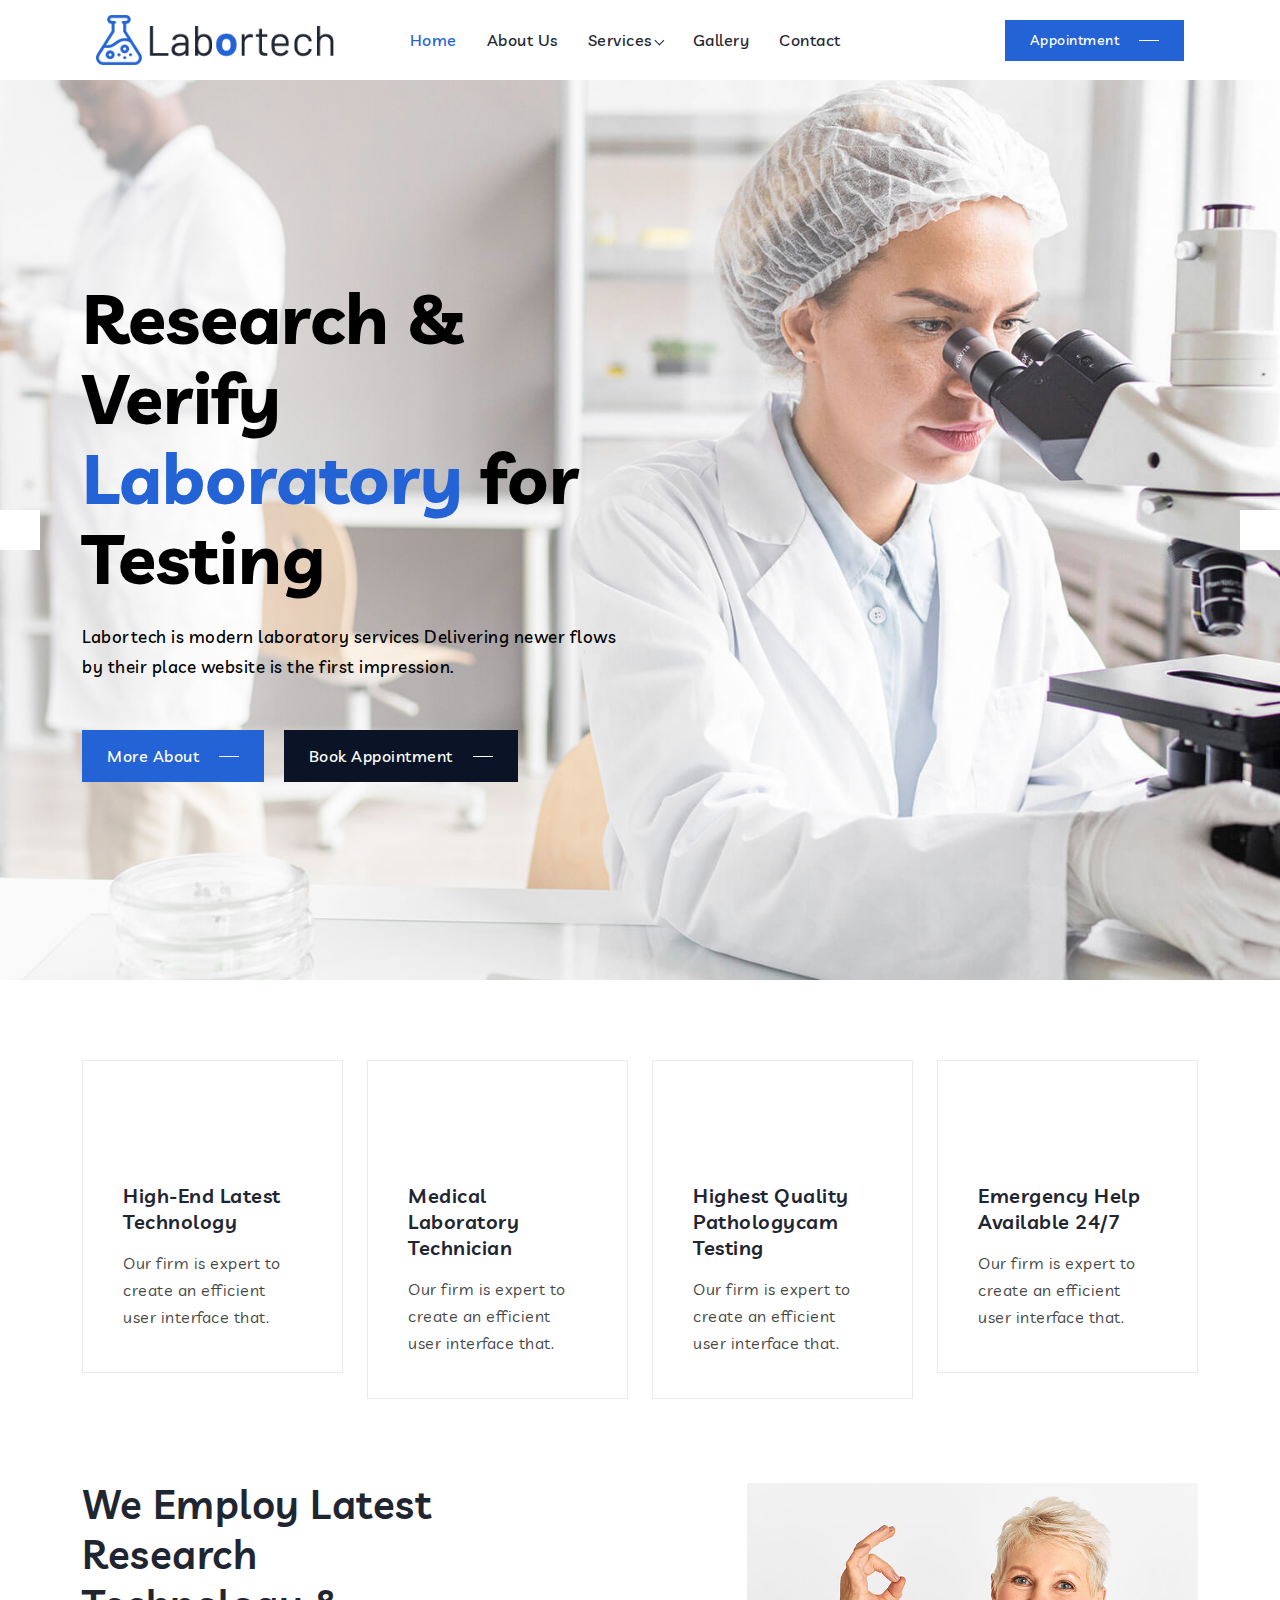
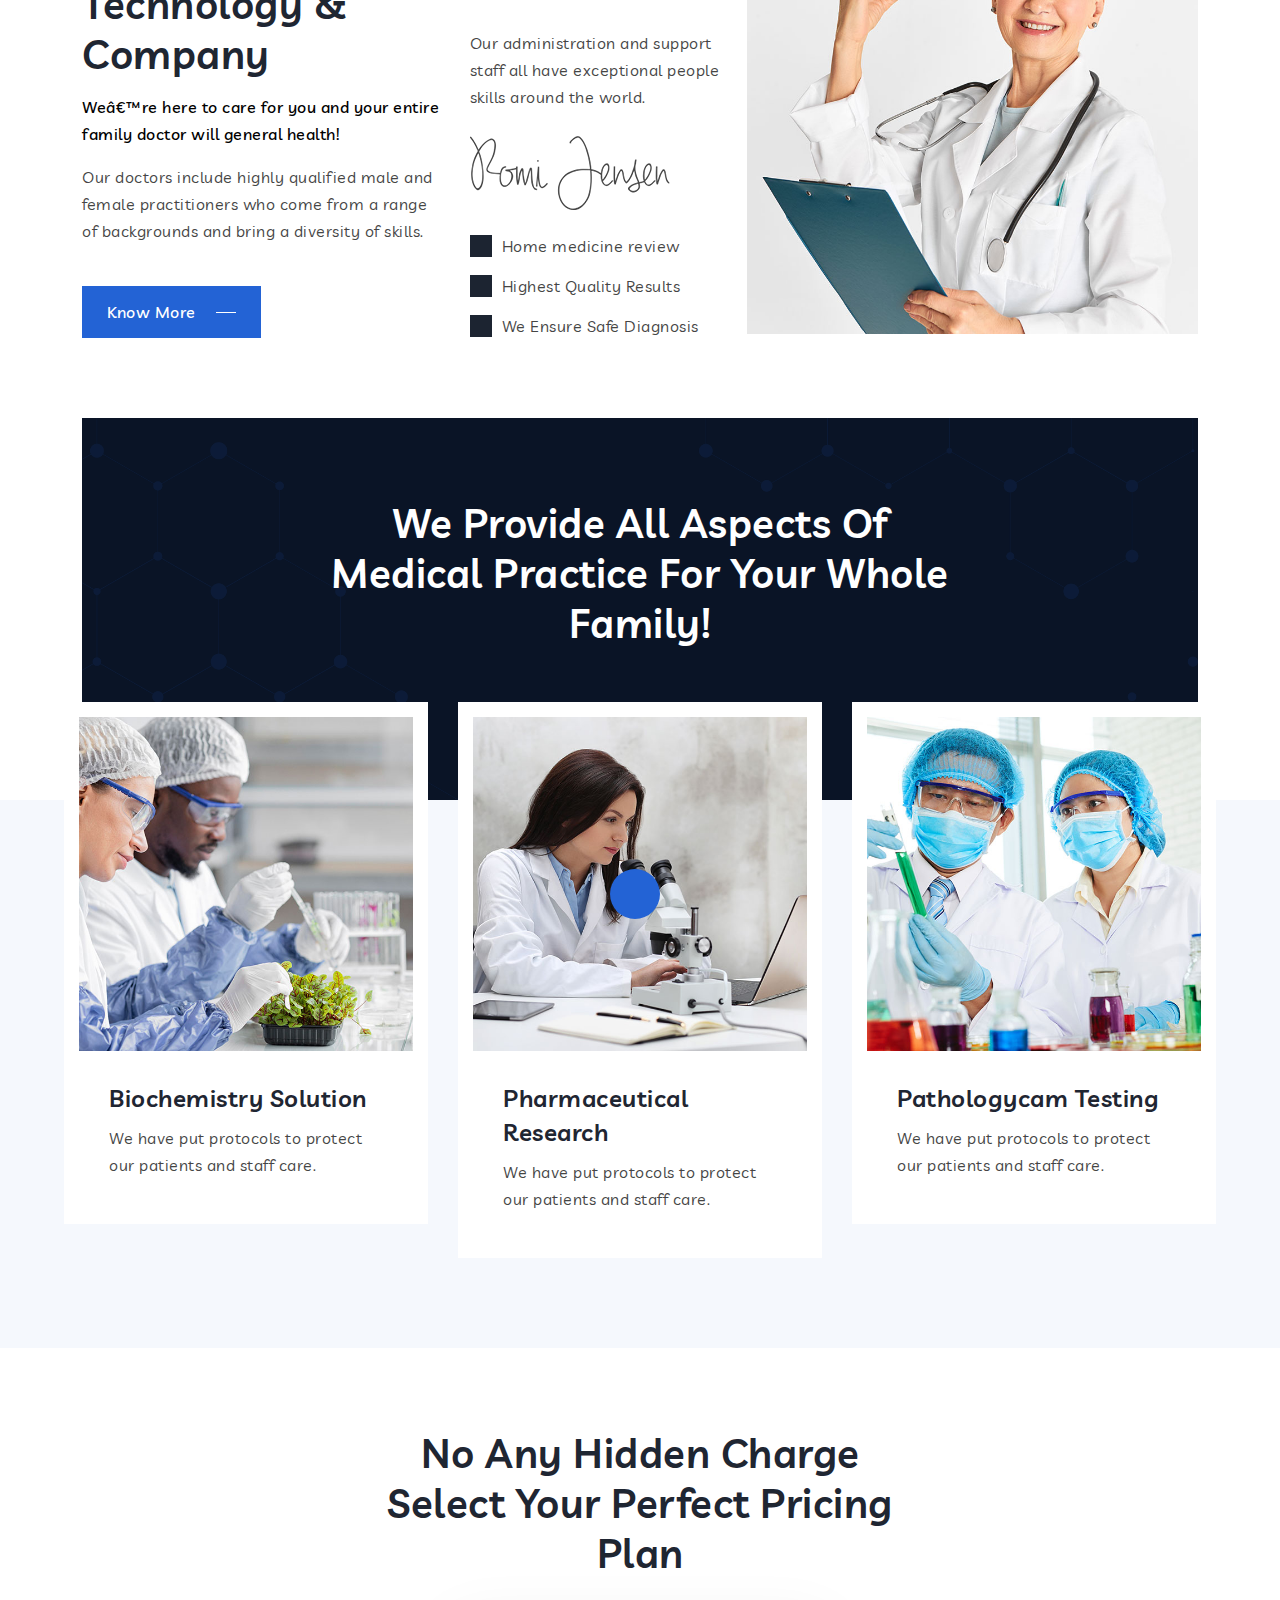
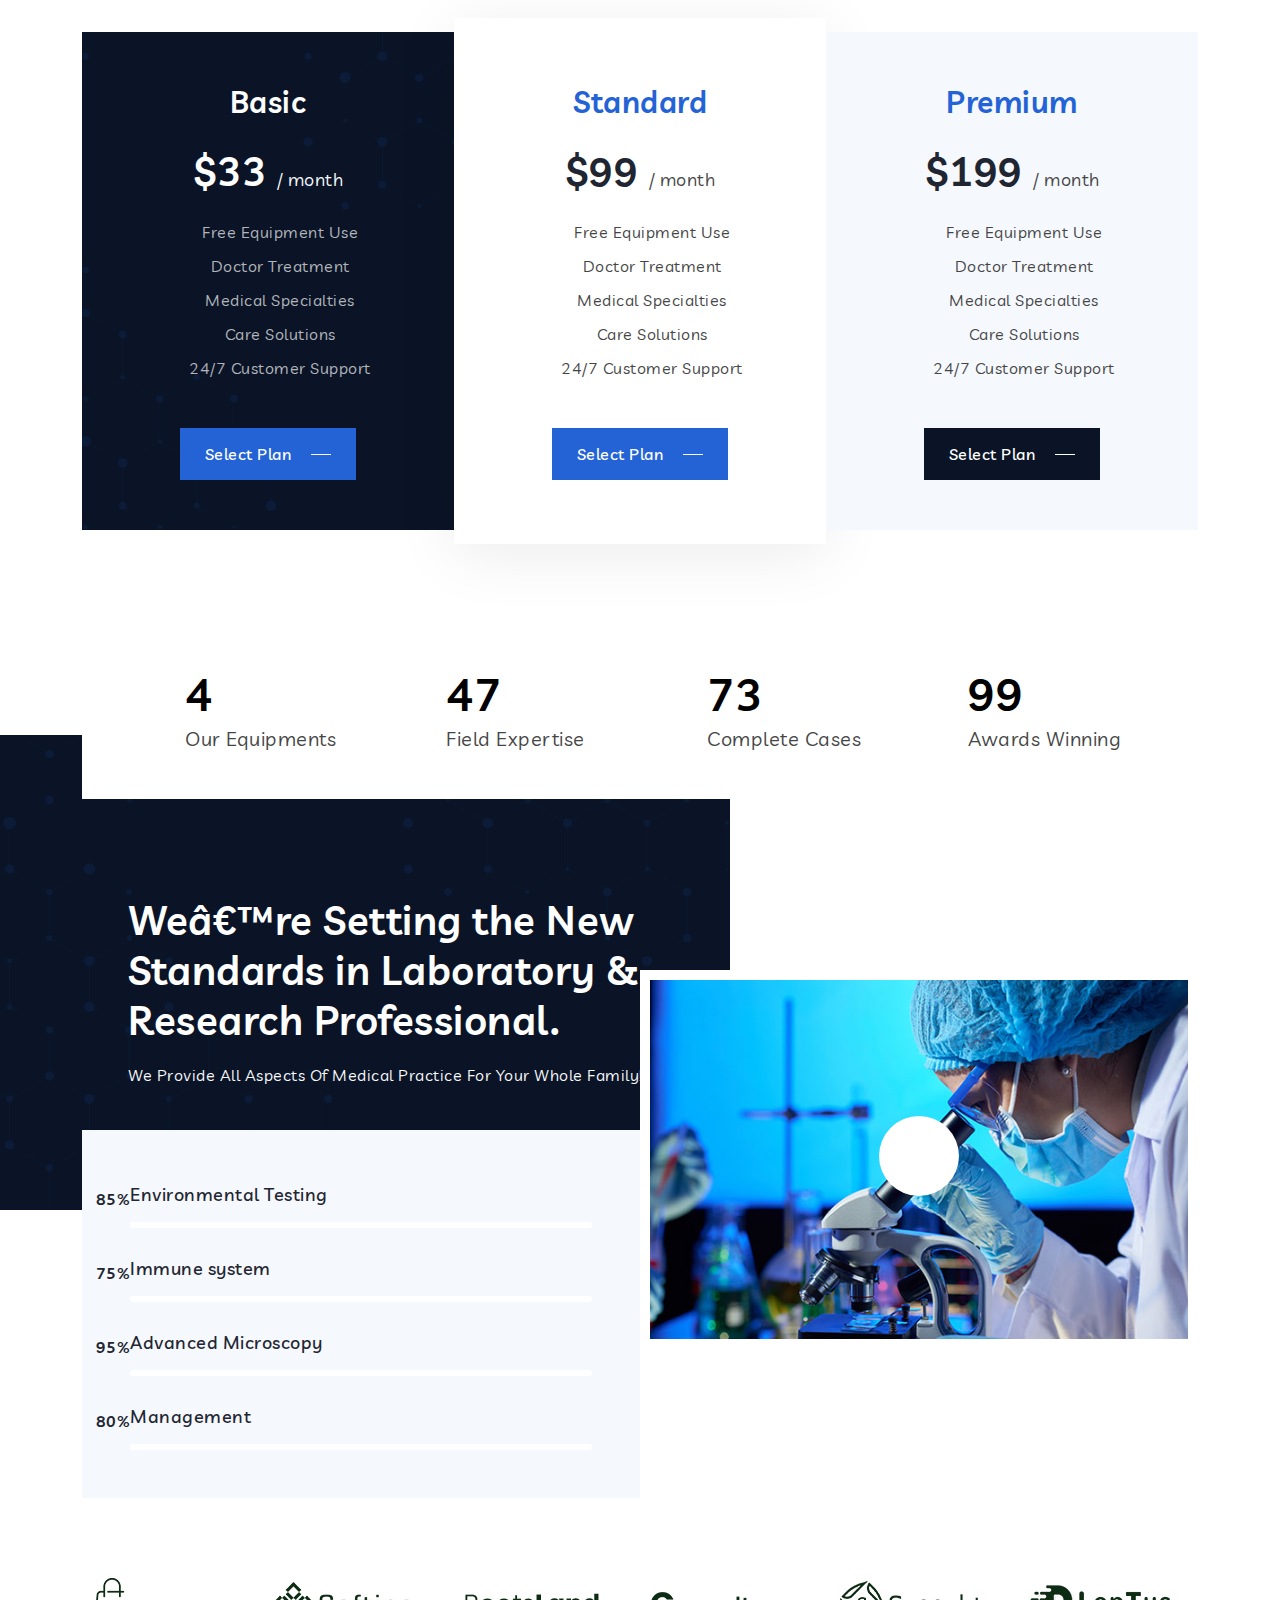
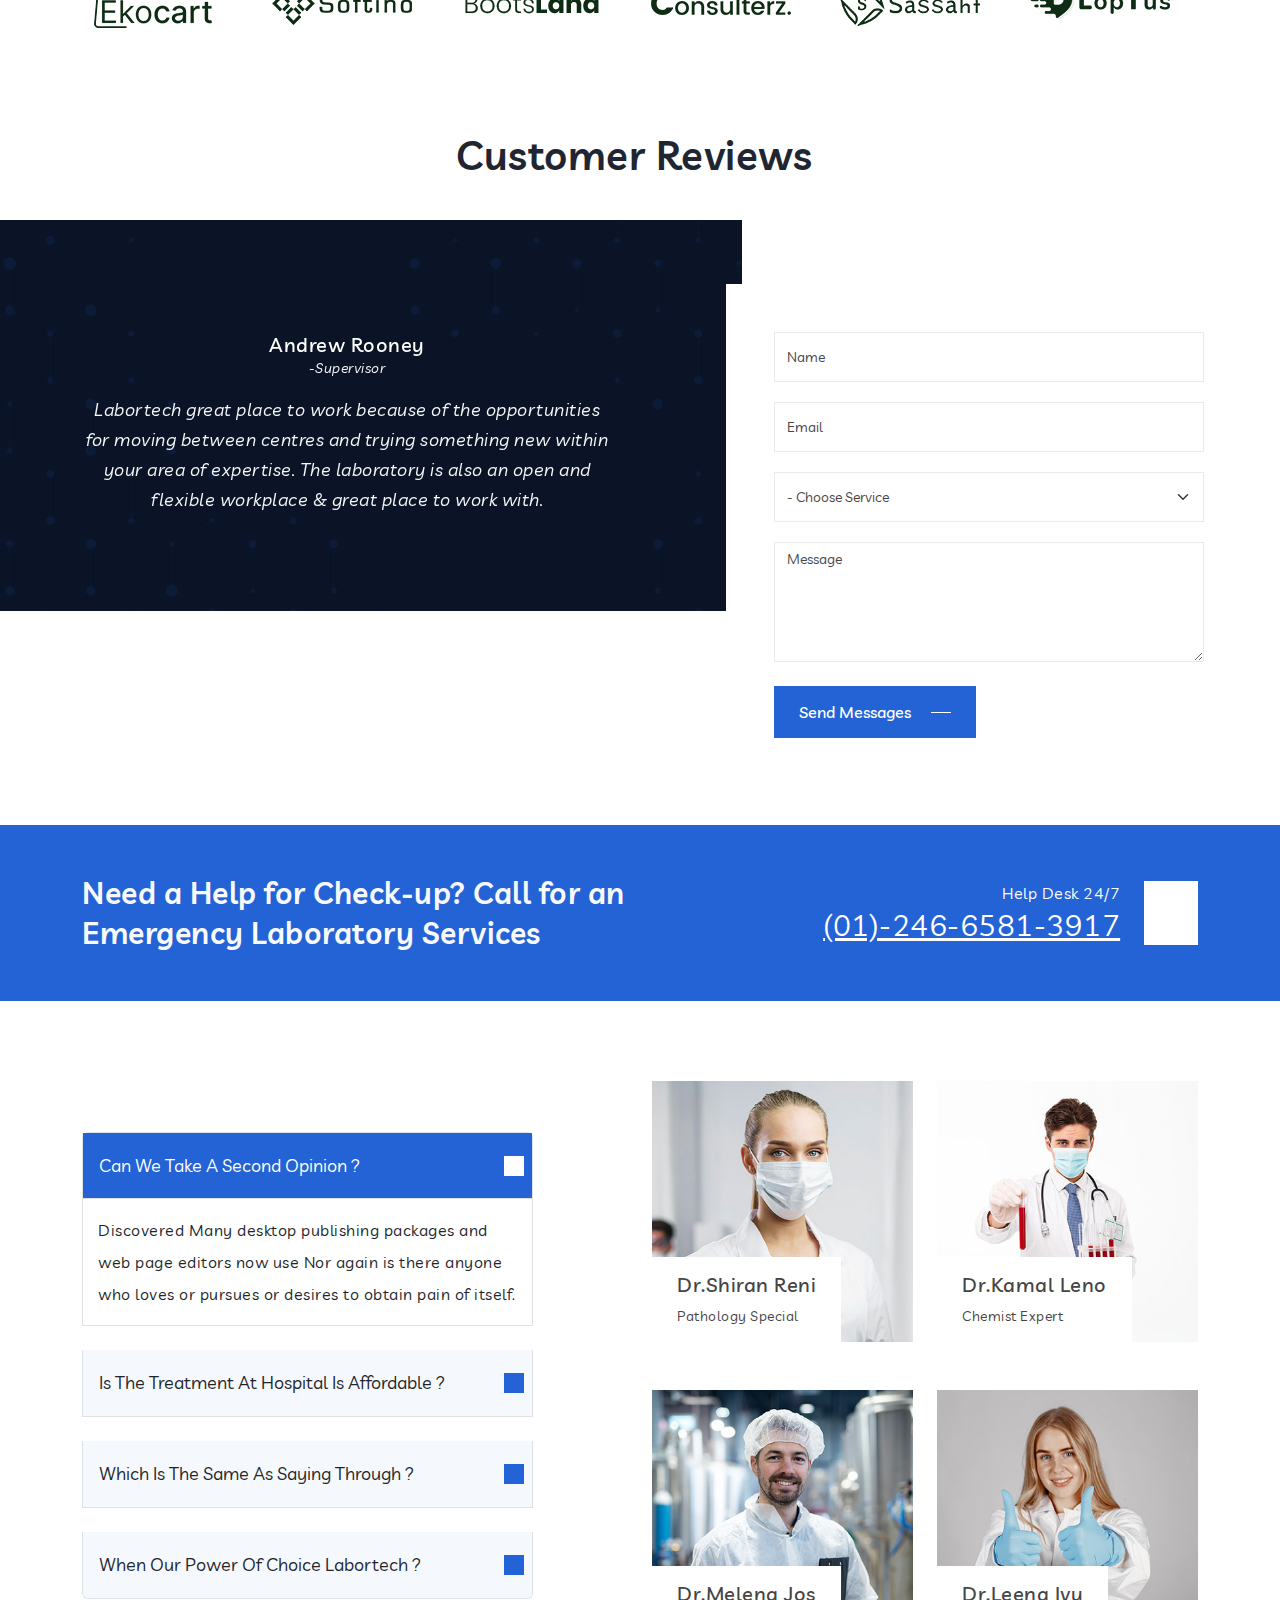
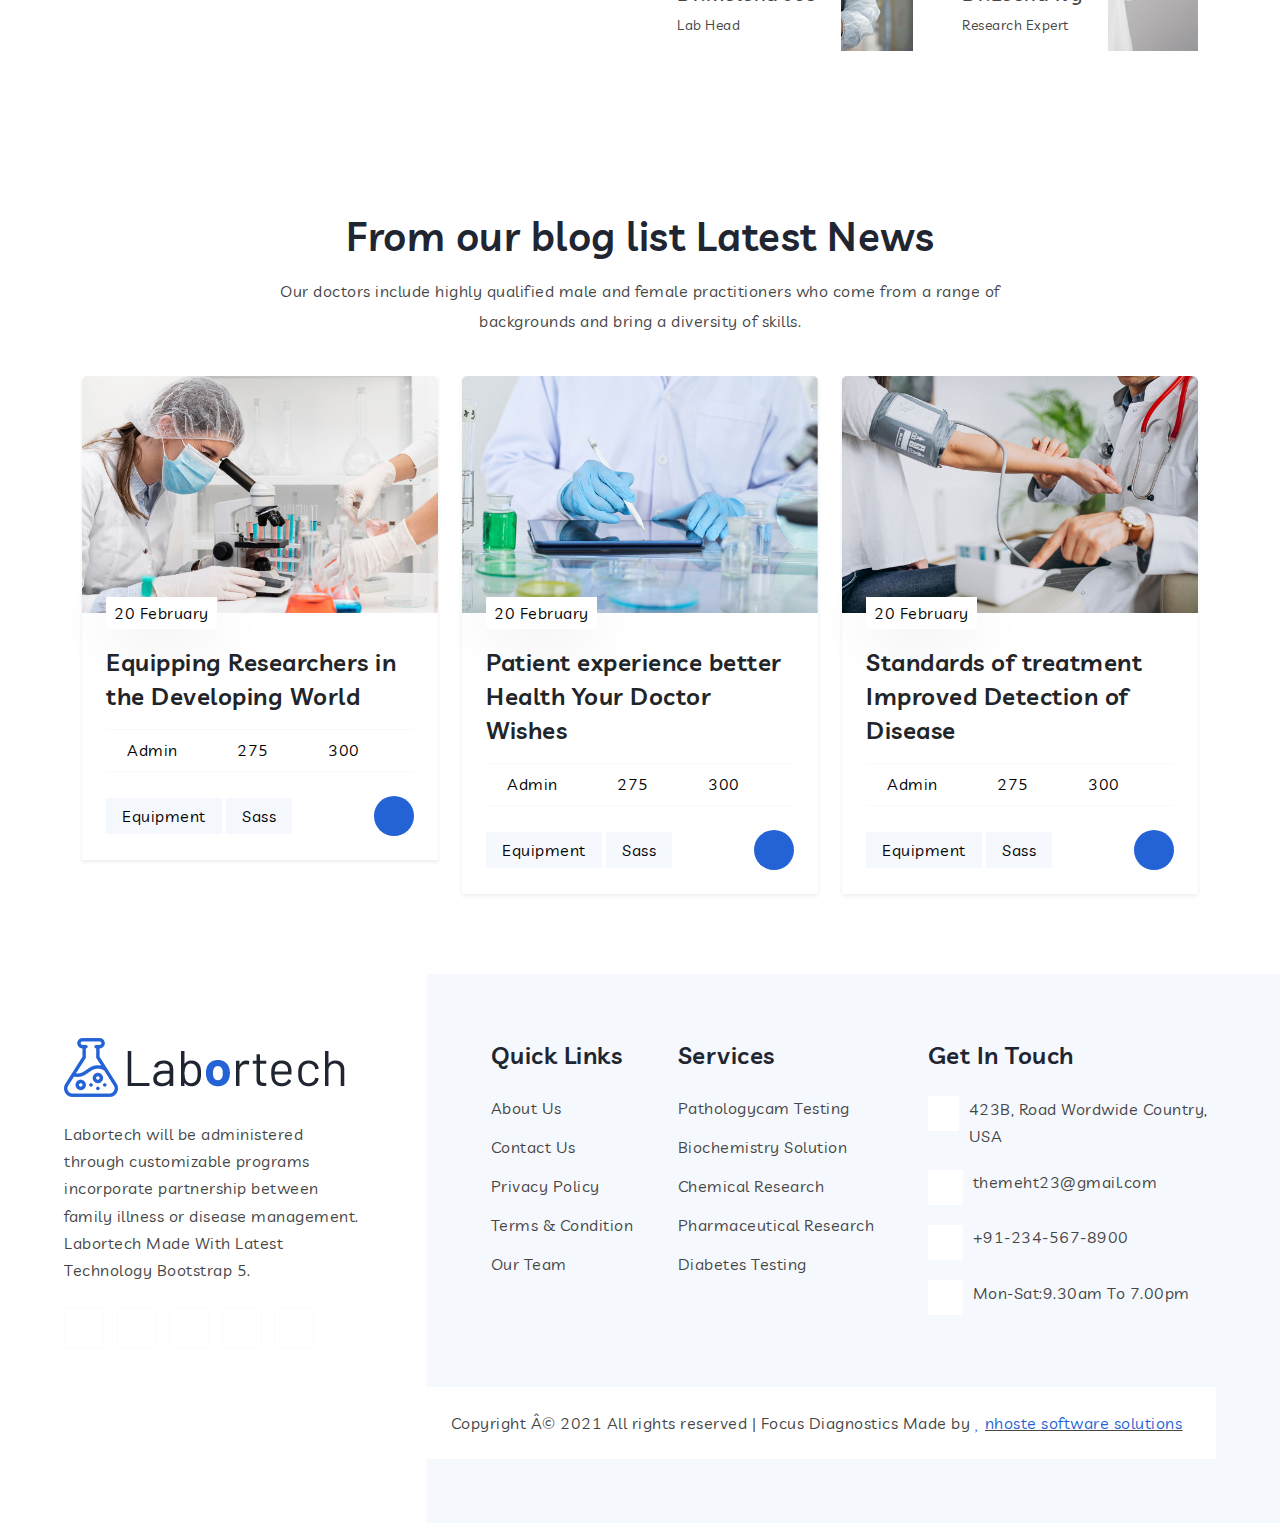
==== commit 33819bf7: "Update index.html" ====
--- a/index.html
+++ b/index.html
@@ -186,9 +186,9 @@
                   <p class="lead font-w-5 text-black">Labortech is modern laboratory services Delivering newer flows by
                     their place website is the first impression.</p>
                   <div class="btn-box mt-5">
-                    <a class="btn btn-theme" href="about-us.html"> <span>More About</span>
+                    <a class="btn btn-theme" href="under-construction.html"> <span>More About</span>
                     </a>
-                    <a class="btn btn-dark" href="#"> <span>Book Appointment</span>
+                    <a class="btn btn-dark homebtn" href="under-construction.html"> <span>Book Appointment</span>
                     </a>
                   </div>
                 </div>
@@ -206,9 +206,9 @@
                   <p class="lead font-w-5 text-black">Labortech is modern laboratory services Delivering newer flows by
                     their place website is the first impression.</p>
                   <div class="btn-box mt-5">
-                    <a class="btn btn-theme" href="about-us.html"> <span>More About</span>
+                    <a class="btn btn-theme" href="under-construction.html"> <span>More About</span>
                     </a>
-                    <a class="btn btn-dark" href="#"> <span>Book Appointment</span>
+                    <a class="btn btn-dark homebtn" href="under-construction.html"> <span>Book Appointment</span>
                     </a>
                   </div>
                 </div>
@@ -304,7 +304,7 @@
                     <p>Our doctors include highly qualified male and female practitioners who come from a range of
                       backgrounds and bring a diversity of skills.</p>
                   </div>
-                  <a class="btn btn-theme" href="about-us.html"> <span>More About</span>
+                  <a class="btn btn-theme" href="under-construction.html"> <span>Know More</span>
                   </a>
                 </div>
                 <div class="col-md-5 mt-6 mt-md-0">
@@ -451,7 +451,7 @@
                     <li><i class="las la-check"></i> 24/7 Customer Support</li>
                   </ul>
                 </div>
-                <a class="btn btn-theme mt-5" href="#"> <span>Select Plan</span>
+                <a class="btn btn-theme mt-5" href="under-construction.html"> <span>Select Plan</span>
                 </a>
               </div>
             </div>
@@ -472,7 +472,7 @@
                     <li><i class="las la-check"></i> 24/7 Customer Support</li>
                   </ul>
                 </div>
-                <a class="btn btn-theme mt-5" href="#"> <span>Select Plan</span>
+                <a class="btn btn-theme mt-5" href="under-construction.html"> <span>Select Plan</span>
                 </a>
               </div>
             </div>
@@ -493,7 +493,7 @@
                     <li><i class="las la-check"></i> 24/7 Customer Support</li>
                   </ul>
                 </div>
-                <a class="btn btn-dark mt-5" href="#"> <span>Select Plan</span>
+                <a class="btn btn-dark mt-5" href="under-construction.html"> <span>Select Plan</span>
                 </a>
               </div>
             </div>
@@ -693,8 +693,15 @@
 
      <!--multi-sec start-->
 
-<section class="p-0" style="margin-top:5%; margin-bottom: 3%;">
+<section class="p-0 reviews">
   <div class="container-fluid ps-0">
+    <div class="row justify-content-center text-center">
+      <div class="col-lg-6 col-12">
+        <div class="section-title">
+          <h2 class="title mb-0">Customer Reviews</h2>
+        </div>
+      </div>
+    </div>
     <div class="row">
       <div class="col-md-7 pe-0">
         <div class="dark-bg p-lg-7 p-4 pe-lg-10" data-bg-img="images/pattern/02.png">
@@ -775,7 +782,7 @@
             <div class="col-md-5 col-12 ms-auto mt-3 mt-lg-0">
               <div class="d-flex align-items-start justify-content-end">
                 <div class="text-white text-end"> <span>Help Desk 24/7</span>
-                  <h3 class="font-w-4"><a class="text-decoration-underline text-white"
+                  <h3 class="font-w-4"><a class="text-decoration-underline text-white bigmobilenumber"
                       href="tel:+(01)24665813917">(01)-246-6581-3917</a></h3>
                 </div> <span class="white-bg d-inline-block p-2 ms-4"><i
                     class="las la-phone ic-3x text-theme"></i></span>
@@ -1189,4 +1196,4 @@
 
 </body>
 
-</html>+</html>
--- a/css/style.css
+++ b/css/style.css
@@ -1103,3 +1103,38 @@
     }
     
 }
+
+
+
+
+
+
+
+
+
+
+
+
+
+
+
+
+.reviews{
+    margin-top:8%;
+    margin-bottom:3%;
+}
+
+
+@media(max-width:550px){
+    .homebtn{
+        margin-left:-0px !important;
+        margin-top:10px
+    }
+    .reviews{
+        margin-top:100px; 
+    }
+    .bigmobilenumber{
+        font-size:20px
+    }
+}
+
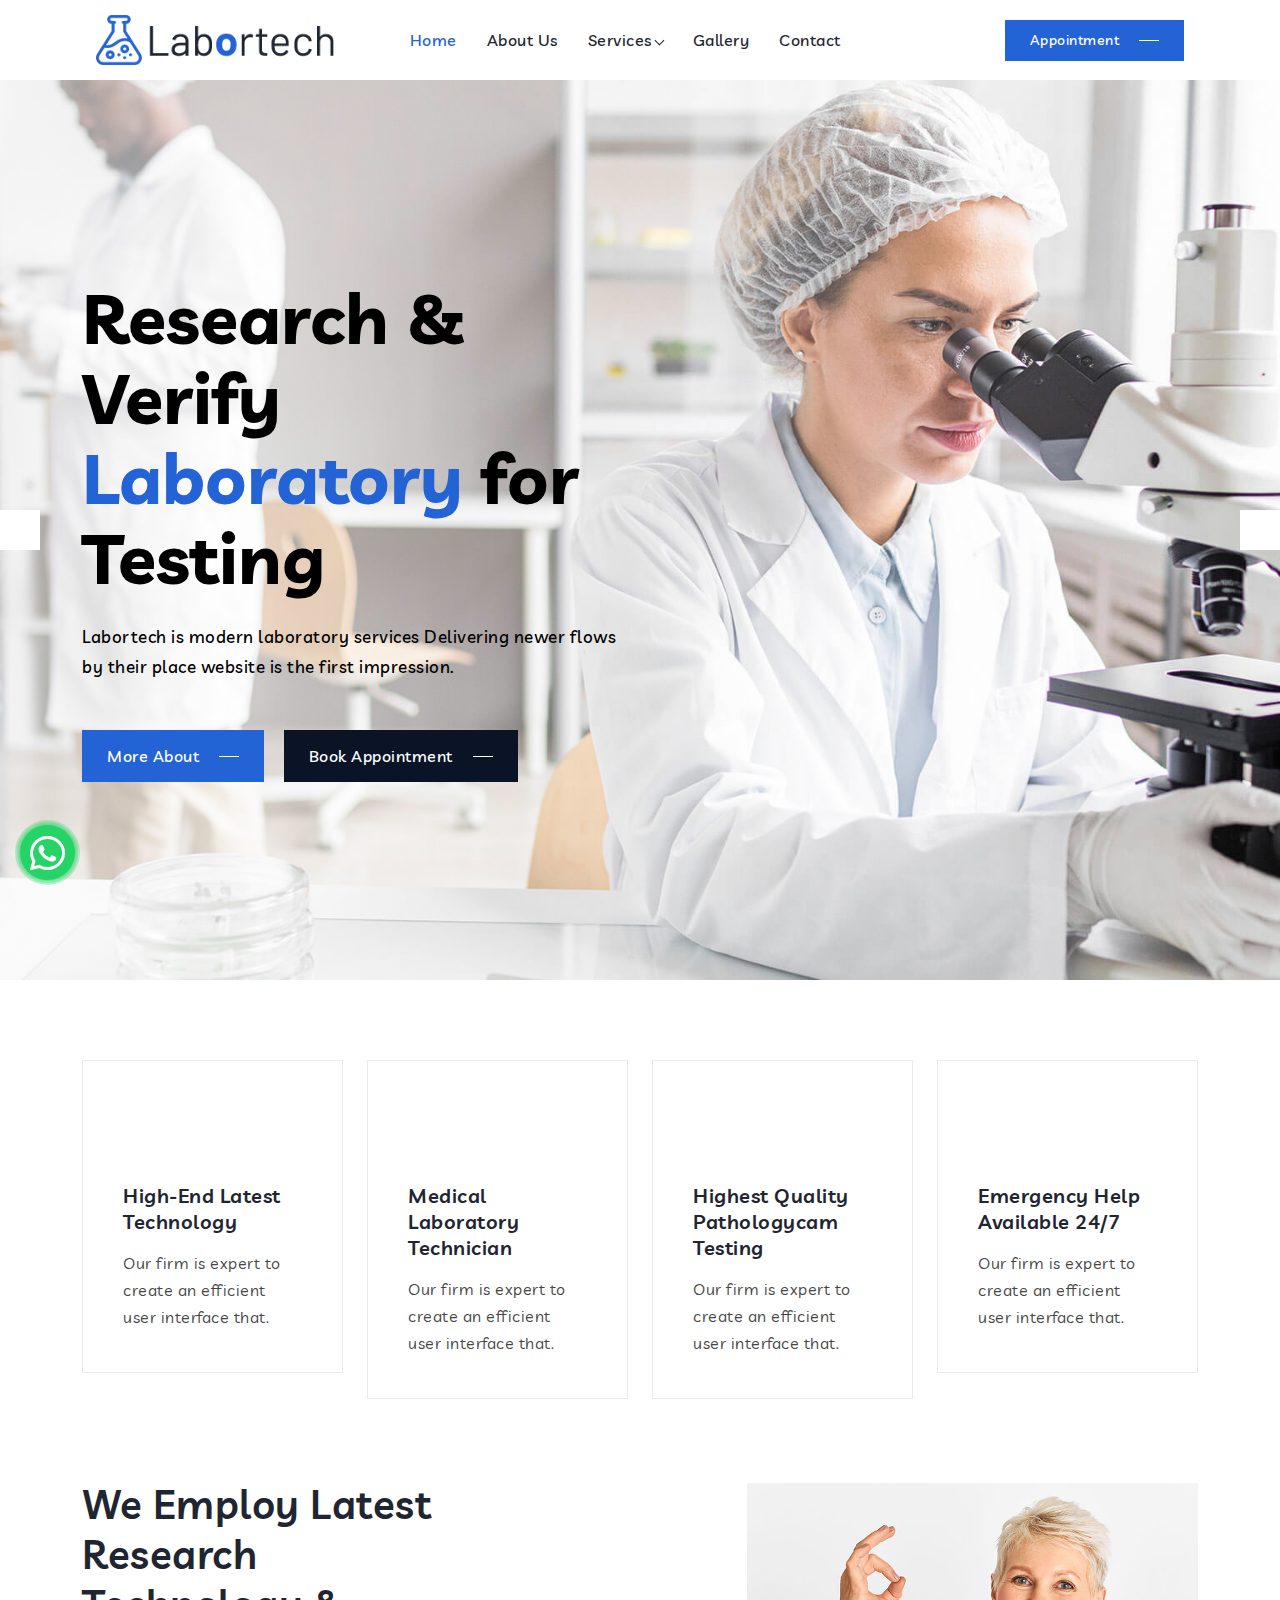
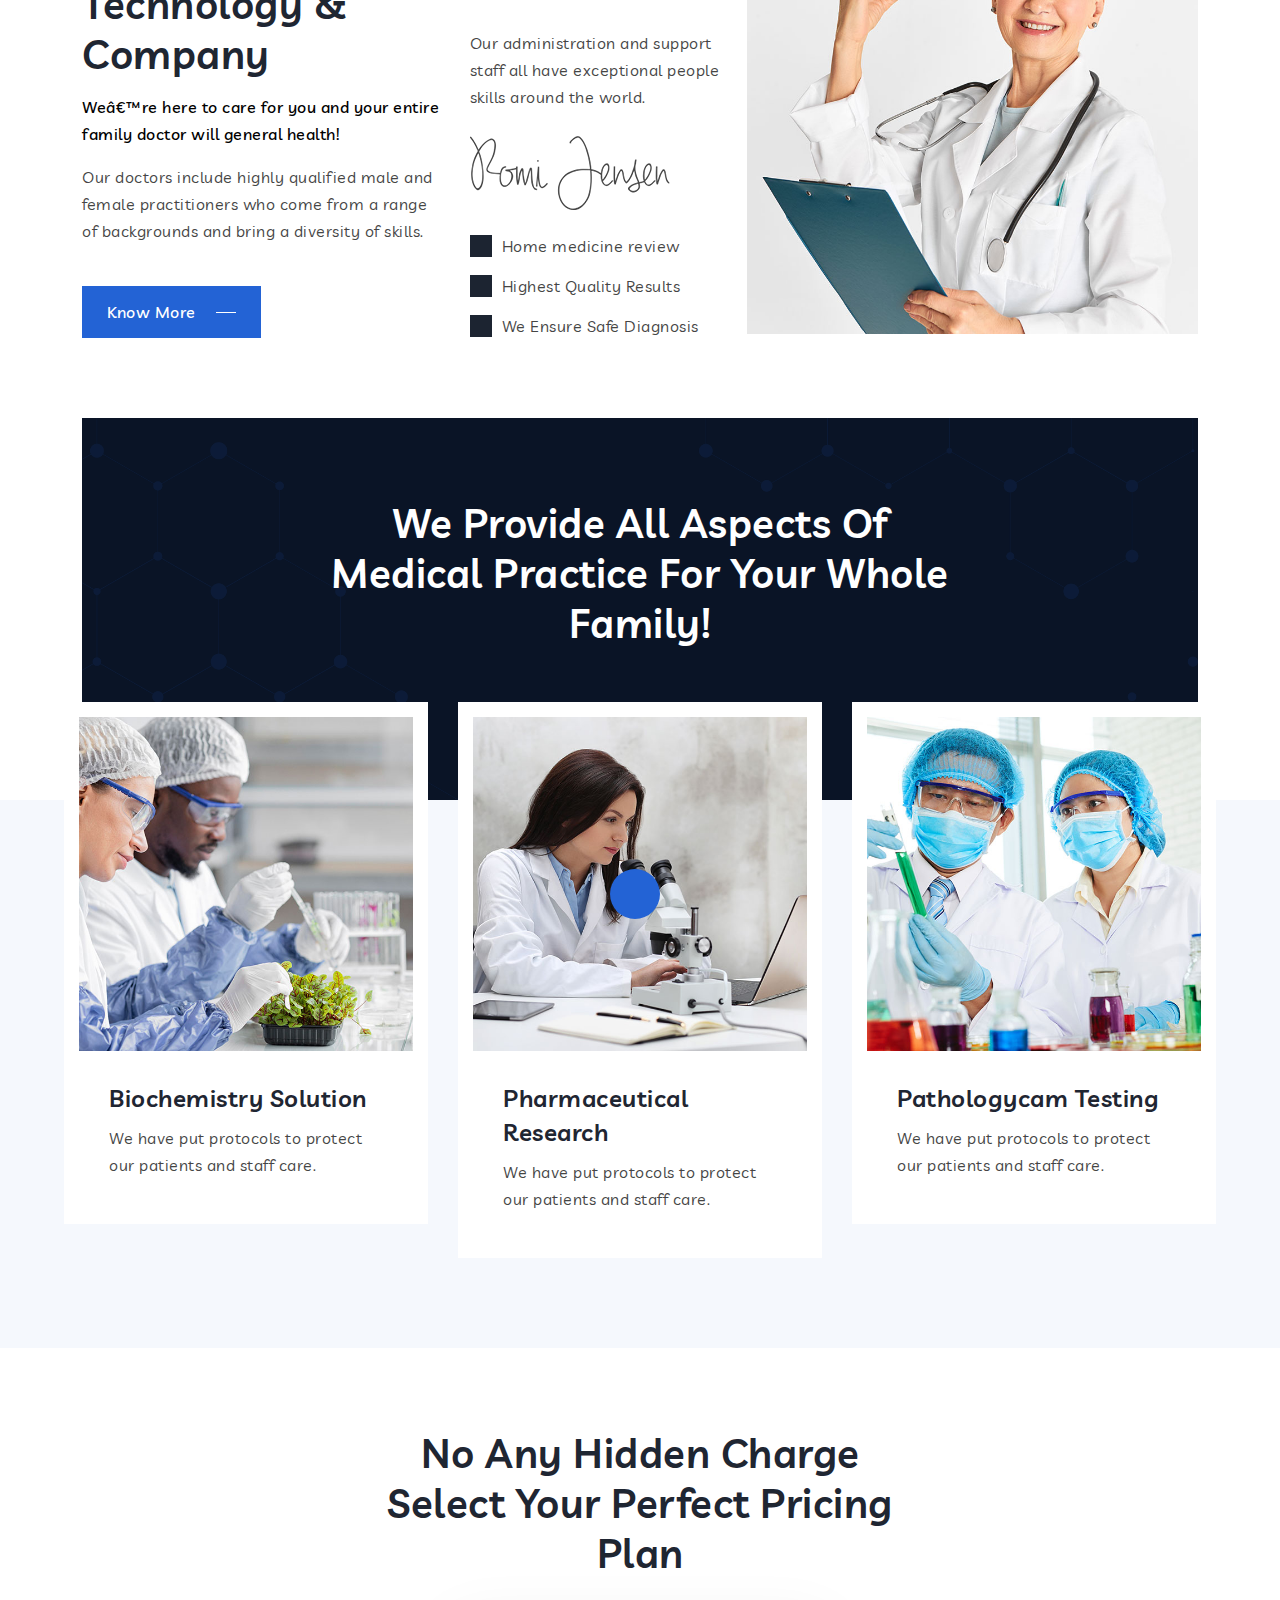
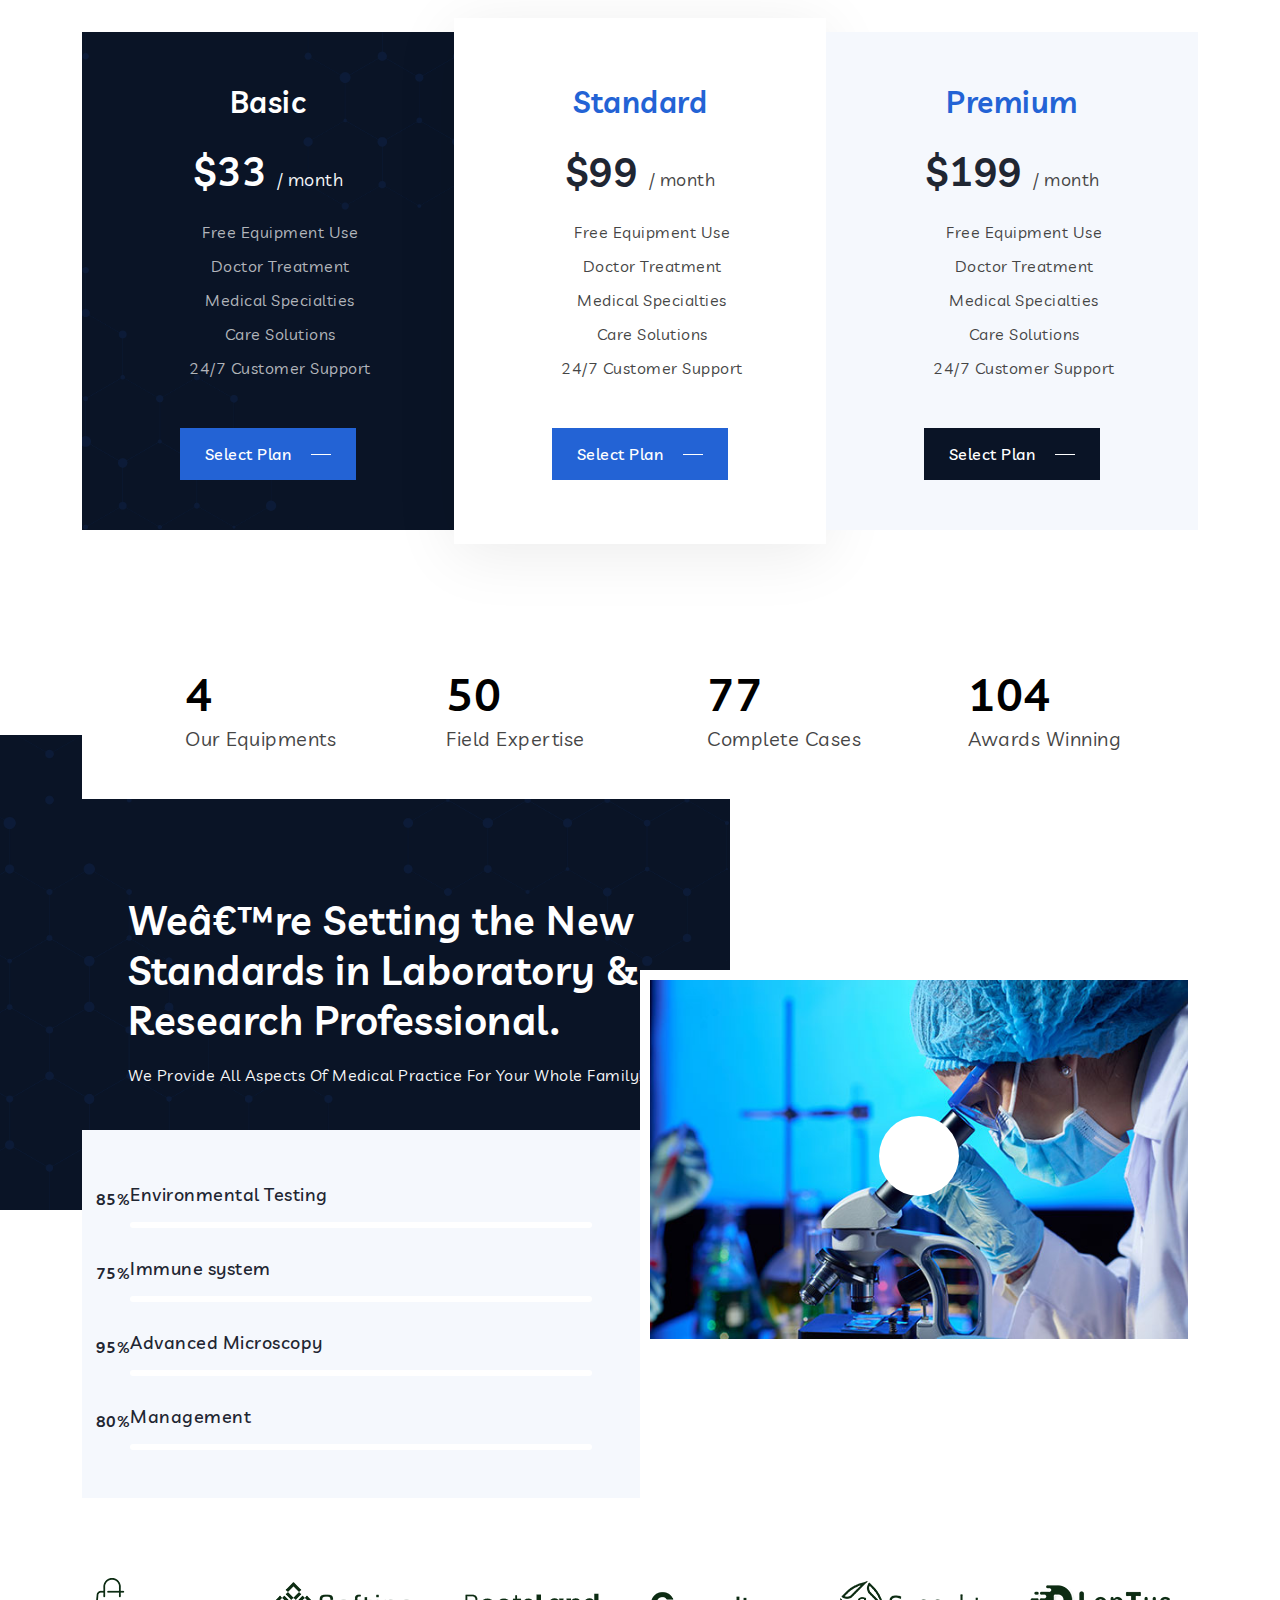
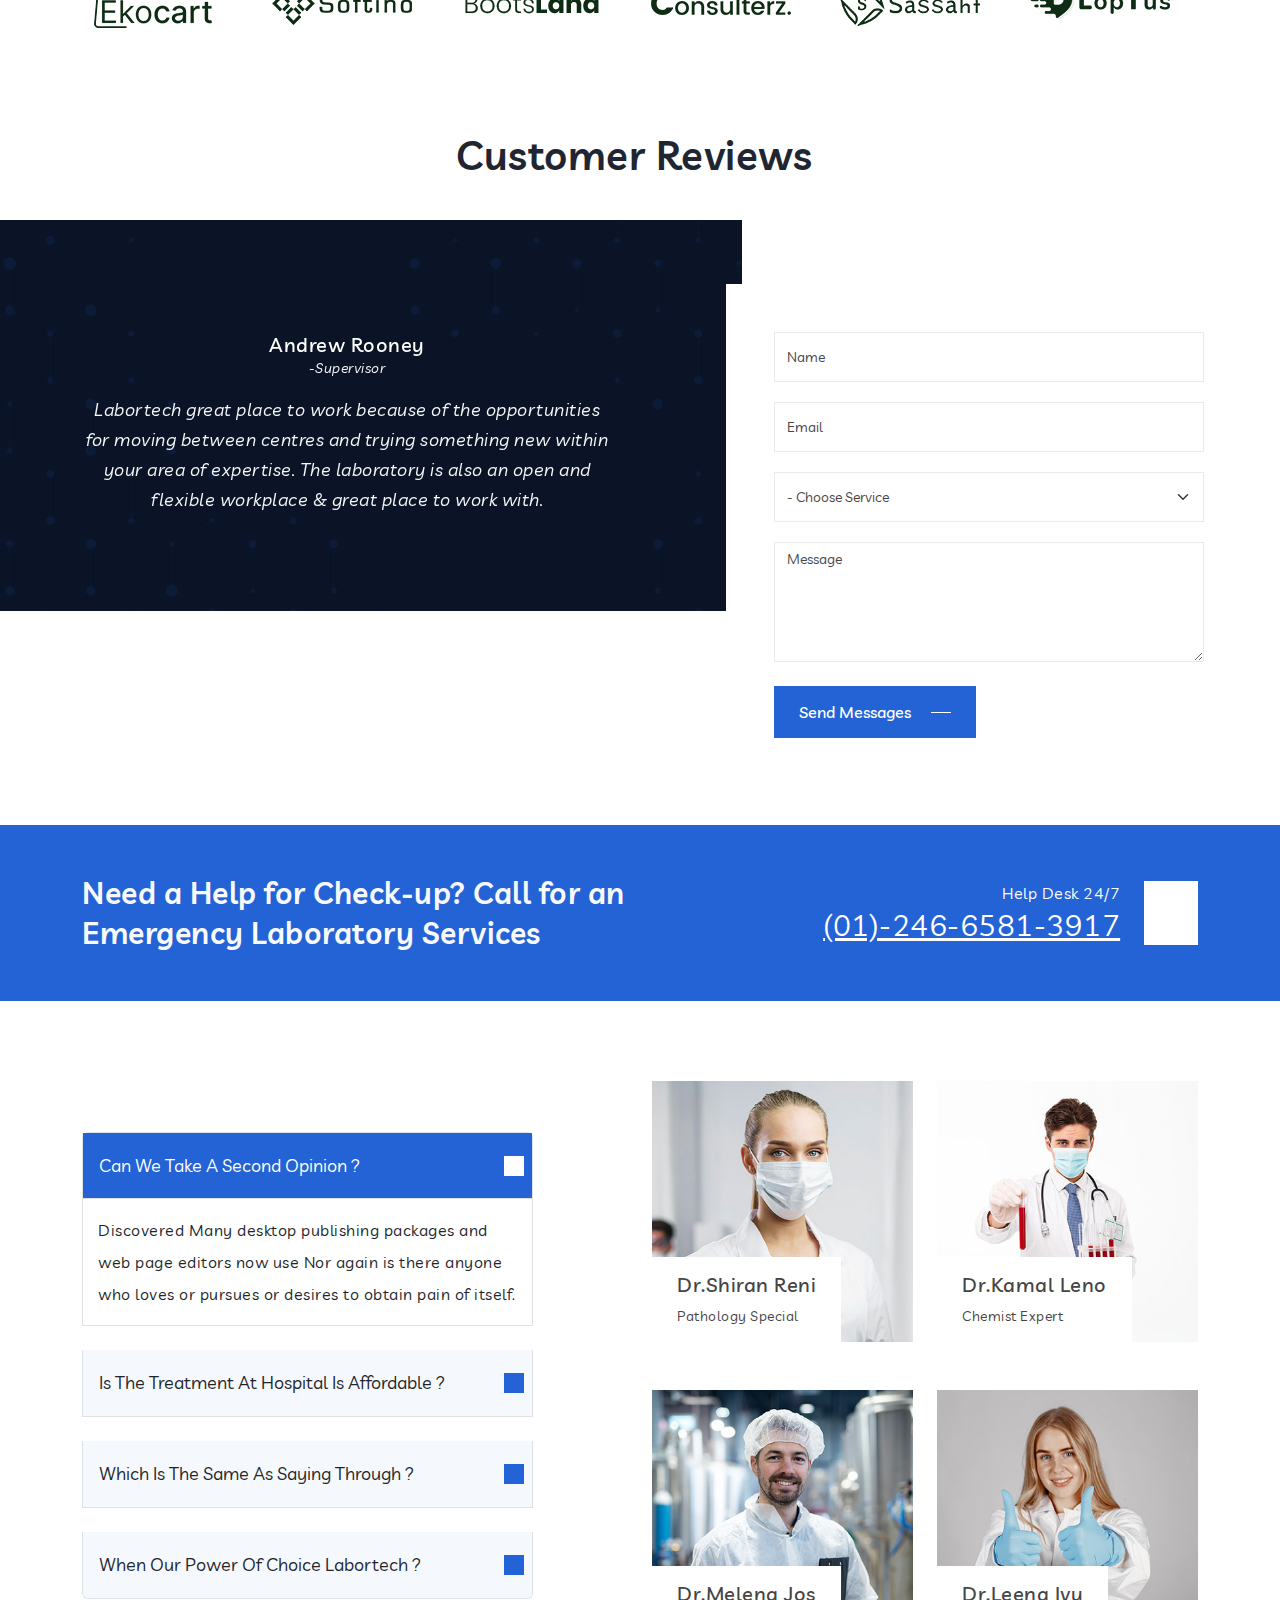
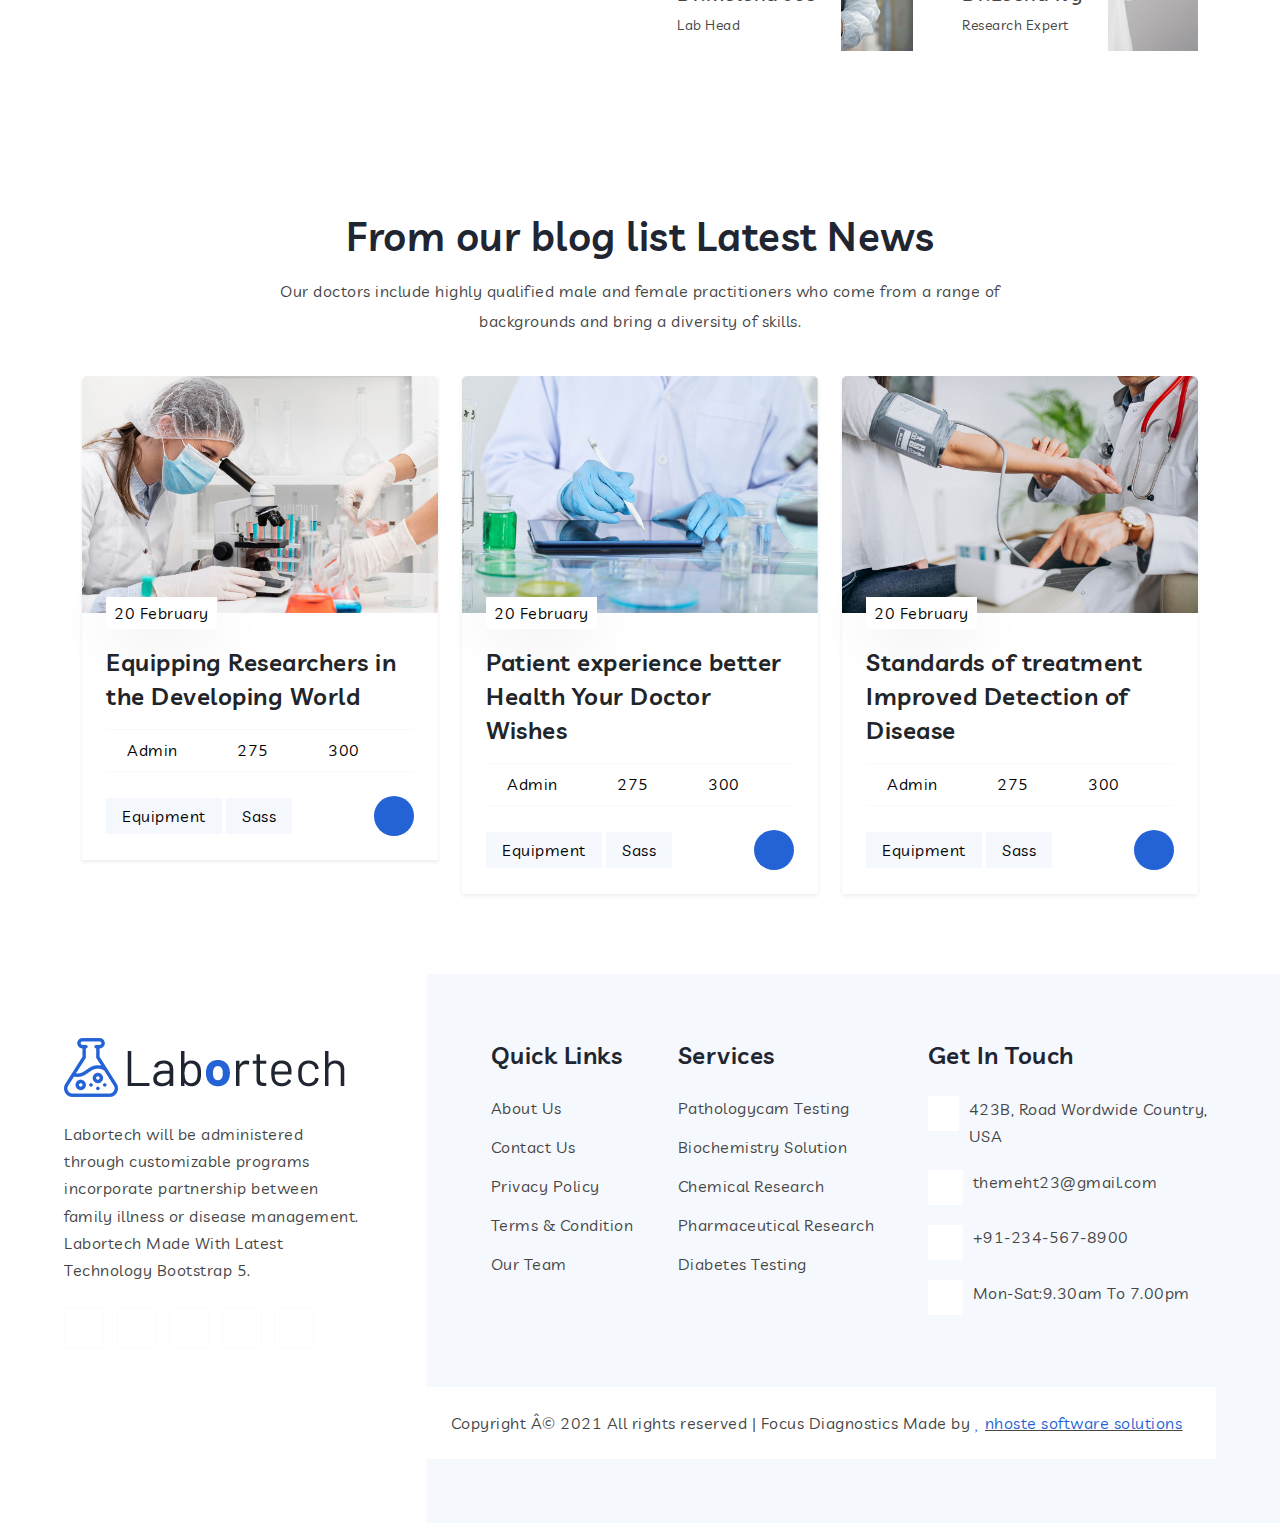
==== commit bf598fee: "Update index.html" ====
--- a/index.html
+++ b/index.html
@@ -65,10 +65,153 @@
   <link rel="stylesheet"
     href="https://cdn.jsdelivr.net/npm/line-awesome@1.3.0/dist/line-awesome/css/line-awesome.min.css">
 
-
+  <link rel="stylesheet" href="https://cdnjs.cloudflare.com/ajax/libs/font-awesome/6.0.0-beta3/css/all.min.css">
 
   <!-- inject css end -->
 
+
+  <style>
+    .whatsapp-container {
+      position: fixed;
+      left: 20px;
+      bottom: 20px;
+      z-index: 9999;
+    }
+
+    .whatsapp-container a {
+      color: inherit;
+      text-decoration: none;
+    }
+
+    .main-whatsapp-icon {
+      width: 55px;
+      height: 55px;
+      background-color: #25d366;
+      border-radius: 50%;
+      display: flex;
+      align-items: center;
+      justify-content: center;
+      color: white;
+      font-size: 40px;
+      position: relative;
+      overflow: hidden;
+      cursor: pointer;
+      z-index: 9;
+      animation: ripple 1.5s linear infinite;
+      transition: all 0.7s ease;
+      box-shadow:
+        0 0 0 0 rgba(37, 211, 102, 0.3),
+        0 0 0 1px rgba(37, 211, 102, 0.3),
+        0 0 0 3px rgba(37, 211, 102, 0.3),
+        0 0 0 5px rgba(37, 211, 102, 0.3);
+
+    }
+
+    @keyframes ripple {
+      0% {
+        box-shadow:
+          0 0 0 0 rgba(37, 211, 102, 0.3),
+          0 0 0 1px rgba(37, 211, 102, 0.3),
+          0 0 0 3px rgba(37, 211, 102, 0.3),
+          0 0 0 5px rgba(37, 211, 102, 0.3);
+      }
+
+      100% {
+        box-shadow:
+          0 0 0 0 rgba(37, 211, 102, 0.3),
+          0 0 0 4px rgba(37, 211, 102, 0.3),
+          0 0 0 20px rgba(37, 211, 102, 0),
+          0 0 0 30px rgba(37, 211, 102, 0);
+      }
+    }
+
+    .whatsapp-icons {
+      position: absolute;
+      bottom: -20%;
+      left: -40%;
+      width: 135px;
+      height: 135px;
+      border-radius: 50%;
+      opacity: 0;
+      transition: opacity 0.3s ease;
+      pointer-events: none;
+    }
+
+    .whatsapp-icons.active {
+      opacity: 1;
+      pointer-events: auto;
+    }
+
+    .whatsapp-icon {
+      position: absolute;
+      width: 38px;
+      height: 38px;
+      background-color: navy;
+      border-radius: 50%;
+      display: flex;
+      align-items: center;
+      justify-content: center;
+      color: white;
+      font-size: 21px;
+      cursor: pointer;
+      opacity: 0;
+      transition: opacity 0.3s ease, transform 0.3s ease;
+      margin: 80px 0 0 30px;
+    }
+
+    .whatsapp-icon:hover i {
+      transform: scale(1.1);
+      transition-duration: 0.3s;
+    }
+
+    .whatsapp-icon:nth-child(1) {
+      --x: 9.5;
+      --y: -85;
+    }
+
+    .whatsapp-icon:nth-child(2) {
+      --x: 51.5;
+      --y: -68;
+    }
+
+    .whatsapp-icon:nth-child(3) {
+      --x: 80;
+      --y: -33;
+    }
+
+    .whatsapp-icon:nth-child(4) {
+      --x: 95;
+      --y: 10;
+    }
+
+    .whatsapp-icons.active .whatsapp-icon {
+      margin: 75px 0 0 20px;
+    }
+
+    .whatsapp-icons.active .whatsapp-icon:nth-child(1) {
+      opacity: 1;
+      transform: translate(calc(var(--x) * 1px), calc(var(--y) * 1px));
+      transition-delay: 0s;
+    }
+
+    .whatsapp-icons.active .whatsapp-icon:nth-child(2) {
+      opacity: 1;
+      transform: translate(calc(var(--x) * 1px), calc(var(--y) * 1px));
+      transition-delay: 0.1s;
+    }
+
+    .whatsapp-icons.active .whatsapp-icon:nth-child(3) {
+      opacity: 1;
+      transform: translate(calc(var(--x) * 1px), calc(var(--y) * 1px));
+      transition-delay: 0.2s;
+    }
+
+    .whatsapp-icons.active .whatsapp-icon:nth-child(4) {
+      opacity: 1;
+      transform: translate(calc(var(--x) * 1px), calc(var(--y) * 1px));
+      transition-delay: 0.3s;
+    }
+  </style>
 </head>
 
 <body>
@@ -98,7 +241,7 @@
     <!--header start-->
 
     <header id="site-header" class="header">
-     
+
       <div id="header-wrap">
         <div class="container-fluid px-lg-8">
           <div class="row">
@@ -138,8 +281,8 @@
                     <li class="nav-item"> <a class="nav-link" href="under-construction.html">Contact</a>
 
                     </li>
-                    
-                    
+
+
 
 
 
@@ -150,7 +293,7 @@
                         class="las la-search"></i></a>
                   </div>
                   <div class="ms-sm-3 me-md-5">
-                   
+
                   </div> <a class="btn btn-theme btn-sm d-none d-md-inline-block" href="#"><span>Appointment</span></a>
                 </div>
               </nav>
@@ -503,7 +646,7 @@
 
       <!--price table end-->
 
-    
+
 
 
 
@@ -691,85 +834,95 @@
       <!--client end-->
 
 
-     <!--multi-sec start-->
-
-<section class="p-0 reviews">
-  <div class="container-fluid ps-0">
-    <div class="row justify-content-center text-center">
-      <div class="col-lg-6 col-12">
-        <div class="section-title">
-          <h2 class="title mb-0">Customer Reviews</h2>
-        </div>
-      </div>
-    </div>
-    <div class="row">
-      <div class="col-md-7 pe-0">
-        <div class="dark-bg p-lg-7 p-4 pe-lg-10" data-bg-img="images/pattern/02.png">
-          <div class="owl-carousel no-pb" data-dots="false" data-items="1" data-autoplay="true" data-autoplay-timeout="8000">
-            <div class="item">
-              <div class="testimonial text-center">
-                <div class="testimonial-img mb-2">
-                  <img class="img-fluid rounded-circle shadow-sm d-inline-block" src="images/testimonial/01.jpg" alt="">
-                </div>
-                <div class="testimonial-content">
-                  <div class="testimonial-caption mb-3">
-                    <h5 class="text-white">Andrew Rooney</h5>
-                    <label class="fst-italic d-block text-light">-Supervisor</label>
-                  </div>
-                  <p class="fst-italic text-light">Labortech great place to work because of the opportunities for moving between centres and trying something new within your area of expertise. The laboratory is also an open and flexible workplace & great place to work with.</p>
-                </div>
-              </div>
-            </div>
-            <div class="item">
-              <div class="testimonial text-center">
-                <div class="testimonial-img mb-2">
-                  <img class="img-fluid rounded-circle shadow-sm d-inline-block" src="images/testimonial/01.jpg" alt="">
-                </div>
-                <div class="testimonial-content">
-                  <div class="testimonial-caption mb-3">
-                    <h5 class="text-white">Andrew Rooney</h5>
-                    <label class="fst-italic d-block text-light">-Supervisor</label>
-                  </div>
-                  <p class="fst-italic text-light">Labortech great place to work because of the opportunities for moving between centres and trying something new within your area of expertise. The laboratory is also an open and flexible workplace & great place to work with.</p>
-                </div>
-              </div>
-            </div>
-          </div>
-        </div>
-      </div>
-      <div class="col-md-5 col-12 ps-md-0 ms-md-n3 pt-6">
-        <div class="white-bg p-4 p-lg-5 z-index-1">
-          <form id="queto-form" method="post" action="php/contact.php">
-            <div id="formmessage"></div>
-            <div class="form-group">
-              <input id="form_name" type="text" name="name" class="form-control" placeholder="Name" required="required">
-            </div>
-            <div class="form-group">
-              <input id="form_email" type="email" name="email" class="form-control" placeholder="Email" required="required">
-            </div>
-            <div class="form-group">
-              <select name="select" class="form-select form-control">
-                <option>- Choose Service</option>
-                <option>Pathology</option>
-                <option>Diabetes</option>
-                <option>Chemical</option>
-              </select>
-            </div>
-            <div class="form-group">
-              <textarea id="form_message" name="message" class="form-control" placeholder="Message" rows="3" required="required"></textarea>
-            </div>
-            <div class="mt-4">
-              <button class="btn btn-theme"><span>Send Messages</span>
-              </button>
-            </div>
-          </form>
-        </div>
-      </div>
-    </div>
-  </div>
-</section>
-
-<!--multi-sec end-->
+      <!--multi-sec start-->
+
+      <section class="p-0 reviews">
+        <div class="container-fluid ps-0">
+          <div class="row justify-content-center text-center">
+            <div class="col-lg-6 col-12">
+              <div class="section-title">
+                <h2 class="title mb-0">Customer Reviews</h2>
+              </div>
+            </div>
+          </div>
+          <div class="row">
+            <div class="col-md-7 pe-0">
+              <div class="dark-bg p-lg-7 p-4 pe-lg-10" data-bg-img="images/pattern/02.png">
+                <div class="owl-carousel no-pb" data-dots="false" data-items="1" data-autoplay="true"
+                  data-autoplay-timeout="8000">
+                  <div class="item">
+                    <div class="testimonial text-center">
+                      <div class="testimonial-img mb-2">
+                        <img class="img-fluid rounded-circle shadow-sm d-inline-block" src="images/testimonial/01.jpg"
+                          alt="">
+                      </div>
+                      <div class="testimonial-content">
+                        <div class="testimonial-caption mb-3">
+                          <h5 class="text-white">Andrew Rooney</h5>
+                          <label class="fst-italic d-block text-light">-Supervisor</label>
+                        </div>
+                        <p class="fst-italic text-light">Labortech great place to work because of the opportunities for
+                          moving between centres and trying something new within your area of expertise. The laboratory
+                          is also an open and flexible workplace & great place to work with.</p>
+                      </div>
+                    </div>
+                  </div>
+                  <div class="item">
+                    <div class="testimonial text-center">
+                      <div class="testimonial-img mb-2">
+                        <img class="img-fluid rounded-circle shadow-sm d-inline-block" src="images/testimonial/01.jpg"
+                          alt="">
+                      </div>
+                      <div class="testimonial-content">
+                        <div class="testimonial-caption mb-3">
+                          <h5 class="text-white">Andrew Rooney</h5>
+                          <label class="fst-italic d-block text-light">-Supervisor</label>
+                        </div>
+                        <p class="fst-italic text-light">Labortech great place to work because of the opportunities for
+                          moving between centres and trying something new within your area of expertise. The laboratory
+                          is also an open and flexible workplace & great place to work with.</p>
+                      </div>
+                    </div>
+                  </div>
+                </div>
+              </div>
+            </div>
+            <div class="col-md-5 col-12 ps-md-0 ms-md-n3 pt-6">
+              <div class="white-bg p-4 p-lg-5 z-index-1">
+                <form id="queto-form" method="post" action="php/contact.php">
+                  <div id="formmessage"></div>
+                  <div class="form-group">
+                    <input id="form_name" type="text" name="name" class="form-control" placeholder="Name"
+                      required="required">
+                  </div>
+                  <div class="form-group">
+                    <input id="form_email" type="email" name="email" class="form-control" placeholder="Email"
+                      required="required">
+                  </div>
+                  <div class="form-group">
+                    <select name="select" class="form-select form-control">
+                      <option>- Choose Service</option>
+                      <option>Pathology</option>
+                      <option>Diabetes</option>
+                      <option>Chemical</option>
+                    </select>
+                  </div>
+                  <div class="form-group">
+                    <textarea id="form_message" name="message" class="form-control" placeholder="Message" rows="3"
+                      required="required"></textarea>
+                  </div>
+                  <div class="mt-4">
+                    <button class="btn btn-theme"><span>Send Messages</span>
+                    </button>
+                  </div>
+                </form>
+              </div>
+            </div>
+          </div>
+        </div>
+      </section>
+
+      <!--multi-sec end-->
 
       <!--call us start-->
 
@@ -793,6 +946,7 @@
       </section>
 
       <!--call us end-->
+
 
 
       <!--team start-->
@@ -950,7 +1104,7 @@
 
       <!--team end-->
 
-     
+
 
       <!--blog start-->
 
@@ -1134,8 +1288,7 @@
                       <li> <i class="las la-map-marker"></i>
                         <p class="mb-0">423B, Road Wordwide Country, USA</p>
                       </li>
-                      <li><i class="las la-envelope"></i> <a
-                          href="mailto:themeht23@gmail.com">themeht23@gmail.com</a>
+                      <li><i class="las la-envelope"></i> <a href="mailto:themeht23@gmail.com">themeht23@gmail.com</a>
                       </li>
                       <li><i class="las la-phone"></i> <a href="tel:+912345678900">+91-234-567-8900</a>
                       </li>
@@ -1148,9 +1301,11 @@
               </div>
               <div class="row">
                 <div class="col">
-                  <div class="copyright p-4 white-bg mt-5 ms-md-n6">Copyright Â© 2021 All rights reserved | Focus Diagnostics
+                  <div class="copyright p-4 white-bg mt-5 ms-md-n6">Copyright Â© 2021 All rights reserved | Focus
+                    Diagnostics
                     Made by <i class="lar la-heart text-theme heartBeat2"></i> <u><a
-                        href="https://nhoste.github.io/official-website" target="_black">nhoste software solutions</a></u>
+                        href="https://nhoste.github.io/official-website" target="_black">nhoste software
+                        solutions</a></u>
                   </div>
                 </div>
               </div>
@@ -1168,7 +1323,7 @@
   <!-- page wrapper end -->
 
 
- 
+
 
 
   <!--back-to-top start-->
@@ -1176,6 +1331,77 @@
   <div class="scroll-top"><a class="smoothscroll" href="#top"><i class="las la-location-arrow"></i></a></div>
 
   <!--back-to-top end-->
+
+
+  <div class="whatsapp-container" id="whatsappContainer">
+    <div class="main-whatsapp-icon" id="mainWhatsAppIcon">
+      <i class="fab fa-whatsapp"></i>
+    </div>
+    <div class="whatsapp-icons" id="whatsappIcons">
+      <div class="whatsapp-icon">
+        <a href="https://facebook.com/yourpage" target="_blank" aria-label="Facebook">
+          <i class="fab fa-facebook"></i>
+        </a>
+      </div>
+      <div class="whatsapp-icon">
+        <a href="https://youtube.com/yourchannel" target="_blank" aria-label="YouTube">
+          <i class="fab fa-youtube"></i>
+        </a>
+      </div>
+      <div class="whatsapp-icon">
+        <a href="https://twitter.com/yourprofile" target="_blank" aria-label="Twitter">
+          <i class="fab fa-twitter"></i>
+        </a>
+      </div>
+      <div class="whatsapp-icon">
+        <a href="https://instagram.com/yourprofile" target="_blank" aria-label="Instagram">
+          <i class="fab fa-instagram"></i>
+        </a>
+      </div>
+    </div>
+  </div>
+
+  <script>
+    const whatsappContainer = document.getElementById("whatsappContainer");
+    const whatsappIcons = document.getElementById("whatsappIcons");
+
+    // Track manual toggle state
+    let isManuallyToggled = false;
+
+    // Handle hover for the main WhatsApp icon (show icons on hover)
+    whatsappContainer.addEventListener("mouseenter", () => {
+      if (!isManuallyToggled) {
+        whatsappIcons.classList.add("active");  // Show icons on hover if not toggled manually
+      }
+    });
+
+    whatsappContainer.addEventListener("mouseleave", () => {
+      if (!isManuallyToggled) {
+        whatsappIcons.classList.remove("active");  // Hide icons on hover out if not toggled manually
+      }
+    });
+
+    // Handle click for toggling the icons' visibility (manual toggle)
+    whatsappContainer.addEventListener("click", (e) => {
+      e.stopPropagation(); // Prevent mouseleave from being triggered immediately after click
+
+      isManuallyToggled = !isManuallyToggled; // Toggle the manual state
+      if (isManuallyToggled) {
+        whatsappIcons.classList.add("active"); // Show icons if toggled
+      } else {
+        whatsappIcons.classList.remove("active"); // Hide icons if toggled off
+      }
+    });
+
+    // Reset manual toggle if clicking outside the WhatsApp container
+    document.addEventListener("click", (e) => {
+      if (!whatsappContainer.contains(e.target)) {
+        isManuallyToggled = false;
+        whatsappIcons.classList.remove("active");  // Hide icons if clicked outside
+      }
+    });
+
+  </script>
 
 
   <!-- inject js start -->
